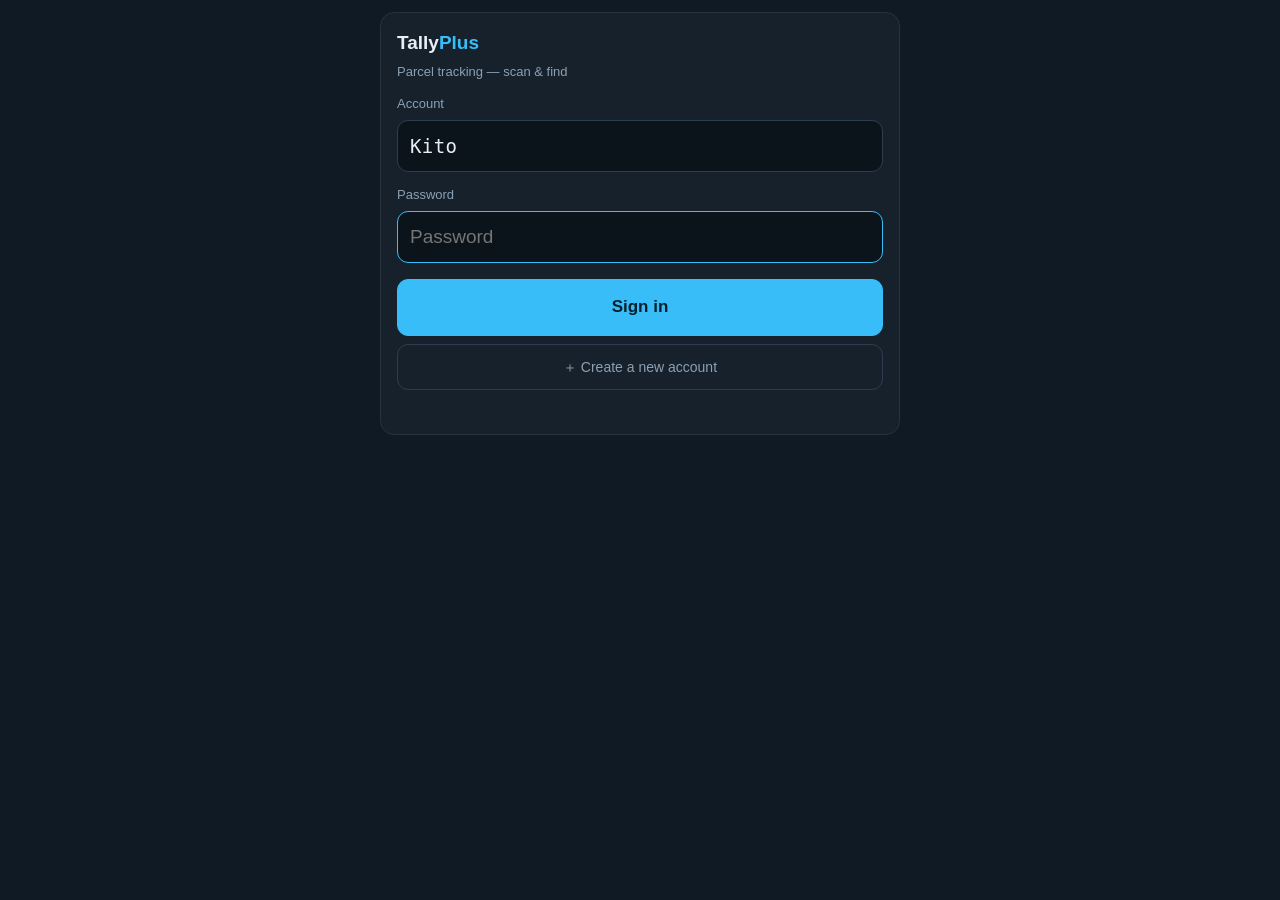
==== tallyplus/index.html @ c98b840b "feat(tallyplus): уровни и XP, аккаунты с паролем Tally, общий борд с авторством и правами, лидерборд" ====
<!DOCTYPE html>
<html lang="en">
<head>
<meta charset="utf-8">
<meta name="viewport" content="width=device-width,initial-scale=1">
<meta name="theme-color" content="#0f1a24">
<meta name="robots" content="noindex,nofollow">
<title>TallyPlus</title>
<!--
  TallyPlus — parcel tracking for warehouse work.
  Single file, no libraries, ES5 only: runs on a PDA scanner and feature phones.

  Shared board: every parcel records who added it. Owners edit/delete their own;
  the admin account (Kito) can edit everyone's. XP + levels + leaderboard.
  Storage: Firebase RTDB REST, node tallyplus/*.
-->
<style>
  *{box-sizing:border-box;-webkit-tap-highlight-color:transparent}
  html,body{margin:0;padding:0}
  body{
    background:#0f1a24;color:#e8eef4;padding:12px 12px 96px;
    font:16px/1.45 -apple-system,BlinkMacSystemFont,"Segoe UI",Roboto,Arial,sans-serif
  }
  .hidden{display:none !important}
  h1{font-size:19px;margin:0;font-weight:700}
  h1 span{color:#38bdf8}
  .card{background:#16212c;border:1px solid #24333f;border-radius:14px;padding:16px;max-width:520px;margin:0 auto}
  label{display:block;font-size:13px;color:#8ba0b3;margin:14px 0 6px}
  input[type=password],input[type=text]{
    width:100%;padding:14px 12px;font-size:19px;border-radius:11px;
    border:1px solid #2d3d4d;background:#0c141b;color:#e8eef4;outline:none
  }
  input:focus{border-color:#38bdf8}
  button{font:inherit;cursor:pointer;border-radius:11px;border:1px solid #2d3d4d;background:#22303c;color:#e8eef4}
  .big{width:100%;padding:15px;font-size:17px;font-weight:600;background:#38bdf8;border-color:#38bdf8;color:#07202d;margin-top:16px}
  .big:active{background:#25a7de}
  .big[disabled]{opacity:.5}
  .ghostbtn{width:100%;padding:12px;font-size:14px;background:none;color:#8ba0b3;margin-top:8px}
  .err{color:#ff8a80;font-size:14px;margin-top:10px;min-height:18px}
  .mono{font-family:ui-monospace,SFMono-Regular,Menlo,Consolas,monospace;letter-spacing:.02em}
  /* ---------- app shell ---------- */
  .wrap{max-width:640px;margin:0 auto}
  .top{display:flex;align-items:flex-start;justify-content:space-between;gap:10px;margin-bottom:10px}
  .who{display:flex;align-items:center;gap:8px}
  .lvl{
    flex:none;width:42px;height:42px;border-radius:11px;background:#16212c;border:1px solid #2b3d4b;
    display:flex;flex-direction:column;align-items:center;justify-content:center;line-height:1.05
  }
  .lvl b{font-size:15px;color:#38bdf8}
  .lvl i{font-size:9px;color:#6b8296;font-style:normal;letter-spacing:.06em}
  .who .nm{font-size:15px;font-weight:600}
  .who .xp{font-size:11px;color:#6b8296}
  .xpbar{height:4px;background:#1b2836;border-radius:3px;margin-top:4px;overflow:hidden;width:120px}
  .xpbar i{display:block;height:100%;background:#38bdf8;width:0}
  .topr{display:flex;gap:6px;align-items:center}
  .topr button{padding:8px 10px;font-size:13px;background:#16212c}
  /* ---------- search ---------- */
  .searchbox{position:relative;margin:0 0 8px}
  .searchbox input{padding-left:38px}
  .searchbox .ic{position:absolute;left:12px;top:50%;transform:translateY(-50%);color:#5f7488;font-size:16px}
  .searchbox .clr{position:absolute;right:6px;top:50%;transform:translateY(-50%);background:none;border:0;color:#7f93a6;font-size:20px;padding:6px 10px}
  .hintbar{font-size:12px;color:#7f93a6;margin:0 0 10px;display:flex;gap:12px;flex-wrap:wrap}
  .hintbar b{color:#ffb74d}
  .stats{font-size:12px;color:#6b8296;margin:0 0 10px}
  /* ---------- rows ---------- */
  .row{background:#16212c;border:1px solid #24333f;border-left-width:5px;border-radius:12px;padding:11px 12px;margin-bottom:9px}
  .row.fresh{border-left-color:#22c55e}
  .row.old{border-left-color:#ef4444}
  .row .l1{display:flex;align-items:baseline;justify-content:space-between;gap:8px}
  .row .sku{font-family:ui-monospace,SFMono-Regular,Menlo,Consolas,monospace;font-size:16px;font-weight:700;letter-spacing:.01em;word-break:break-all}
  .row .warn{color:#ef4444;font-weight:700;font-size:16px;flex:none}
  .row .l2{display:flex;align-items:center;justify-content:space-between;gap:8px;margin-top:5px}
  .row .loc{font-size:14px;color:#9fb4c7;word-break:break-all}
  .row .loc b{color:#dbe7f1;font-weight:600}
  .row .qty{flex:none;background:#0f1a24;border:1px solid #2d3d4d;border-radius:8px;padding:3px 9px;font-size:14px;font-weight:700;color:#38bdf8}
  .row .l3{display:flex;align-items:center;justify-content:space-between;gap:8px;margin-top:8px;font-size:12px;color:#6b8296}
  .row .by{color:#93a6b8}
  .row .by b{color:#cddbe7;font-weight:600}
  .row .acts{display:flex;gap:6px;flex:none}
  .row .acts button{padding:5px 9px;font-size:12px}
  .row .acts .check{color:#6ee7a8;border-color:#254b39;background:#13251d}
  .row .acts .check.locked{color:#4a5a68;border-color:#26343f;background:#131c24}
  .row .acts .edit{color:#8fd2ff;border-color:#25455b;background:#132430}
  .row .acts .del{color:#ff9d95;border-color:#4a2b2b;background:#241a1a}
  .row.flash{animation:flash .9s ease-out 2}
  @keyframes flash{0%{background:#1d3a2b}100%{background:#16212c}}
  .empty{text-align:center;color:#7f93a6;padding:34px 14px;font-size:15px;line-height:1.6}
  .empty b{color:#9fb4c7}
  /* ---------- leaderboard ---------- */
  .lbrow{display:flex;align-items:center;gap:10px;padding:10px 12px;background:#16212c;border:1px solid #24333f;border-radius:11px;margin-bottom:7px}
  .lbrow.me{border-color:#2f6f8f;background:#132430}
  .lbrank{flex:none;width:26px;text-align:center;font-size:14px;font-weight:700;color:#6b8296}
  .lbrow:nth-child(1) .lbrank{color:#ffd54f}
  .lbname{flex:1;font-size:15px;font-weight:600;word-break:break-all}
  .lbname small{display:block;font-weight:400;font-size:11px;color:#6b8296}
  .lbval{flex:none;text-align:right;font-size:15px;font-weight:700;color:#38bdf8}
  .lbval small{display:block;font-weight:400;font-size:11px;color:#6b8296}
  /* ---------- bottom ---------- */
  .bottom{position:fixed;left:0;right:0;bottom:0;padding:10px 12px;background:linear-gradient(to top,#0f1a24 70%,rgba(15,26,36,0));z-index:20}
  .bottom .inner{max-width:640px;margin:0 auto;display:flex;gap:8px}
  .bottom button{flex:1;padding:15px;font-size:17px;font-weight:700}
  .bottom .create{background:#22c55e;border-color:#22c55e;color:#04150b}
  .bottom .create:active{background:#1aa84e}
  .bottom .scan{background:#38bdf8;border-color:#38bdf8;color:#07202d;flex:0 0 auto;padding:15px 18px;font-size:19px}
  /* ---------- modal ---------- */
  .modal{position:fixed;top:0;left:0;right:0;bottom:0;background:rgba(4,10,16,.86);z-index:50;display:flex;align-items:center;justify-content:center;padding:14px;overflow:auto}
  .sheet{background:#16212c;border:1px solid #2b3d4b;border-radius:16px;padding:16px;width:100%;max-width:460px;margin:auto}
  .sheet h2{font-size:17px;margin:0 0 4px}
  .sheet .sub{font-size:13px;color:#8ba0b3;margin:0 0 4px}
  .sheet .row2{display:flex;gap:8px;margin-top:16px}
  .sheet .row2 button{flex:1;padding:13px;font-size:15px}
  .sheet .row2 .ghost{background:none;color:#9fb4c7}
  .sheet .row2 .go{background:#38bdf8;border-color:#38bdf8;color:#07202d;font-weight:700}
  .sheet .row2 .go[disabled]{opacity:.5}
  .sheet .row2 .del{background:#241a1a;border-color:#4a2b2b;color:#ff9d95}
  .kv{display:flex;justify-content:space-between;gap:10px;font-size:14px;padding:7px 0;border-bottom:1px solid #22303c}
  .kv:last-child{border-bottom:0}
  .kv span:first-child{color:#8ba0b3}
  .kv span:last-child{font-weight:600;word-break:break-all;text-align:right}
  .tabs{display:flex;gap:6px;margin:10px 0 12px}
  .tabs button{flex:1;padding:9px 4px;font-size:14px;background:#16202a;color:#9fb4c7}
  .tabs button.on{background:#38bdf8;border-color:#38bdf8;color:#07202d;font-weight:700}
  /* ---------- location picker ---------- */
  .locbox{display:flex;align-items:center;gap:6px;margin:8px 0}
  .locbox input{text-align:center;font-size:22px;padding:12px 6px;letter-spacing:.06em}
  .locsep{font-size:22px;color:#5f7488}
  .abc{display:grid;grid-template-columns:repeat(7,1fr);gap:5px;margin-top:10px}
  .abc button{padding:12px 0;font-size:16px;font-weight:700;background:#132430;border-color:#25455b;color:#8fd2ff}
  .abc button.on{background:#38bdf8;border-color:#38bdf8;color:#07202d}
  .abc button.none{background:#241a1a;border-color:#4a2b2b;color:#ff9d95}
  .locprev{font-size:20px;font-weight:700;text-align:center;color:#38bdf8;margin:6px 0 0;letter-spacing:.04em}
  .locprev small{display:block;font-size:11px;color:#6b8296;letter-spacing:0;font-weight:400}
  /* ---------- toast ---------- */
  .toast{position:fixed;left:50%;bottom:96px;transform:translateX(-50%);max-width:calc(100% - 24px);background:#22303c;border:1px solid #33475b;color:#e8eef4;padding:11px 15px;border-radius:11px;font-size:14px;z-index:90;box-shadow:0 6px 22px rgba(0,0,0,.45);text-align:center}
  .toast.bad{background:#2a1c1c;border-color:#5a3333;color:#ffc9c4}
  .toast.good{background:#13251d;border-color:#2c5c42;color:#b8f5d0}
</style>
</head>
<body>

<!-- ---------- boot ---------- -->
<div id="boot" class="card">Connecting…</div>

<!-- ---------- login ---------- -->
<div id="login" class="card hidden">
  <h1>Tally<span>Plus</span></h1>
  <p style="color:#8ba0b3;font-size:13px;margin:6px 0 0">Parcel tracking — scan &amp; find</p>

  <label>Account</label>
  <input id="lg-user" type="text" value="Kito" placeholder="Kito" class="mono" autocomplete="username">

  <label>Password</label>
  <input id="lg-pass" type="password" placeholder="Password" autocomplete="current-password">

  <button id="lg-go" class="big">Sign in</button>
  <button id="lg-new" class="ghostbtn">＋ Create a new account</button>
  <div id="lg-err" class="err"></div>
</div>

<!-- ---------- create account ---------- -->
<div id="newacc" class="card hidden">
  <h1>New <span>account</span></h1>
  <p style="color:#8ba0b3;font-size:13px;margin:6px 0 0">Needs the shared Tally password</p>

  <label>Name</label>
  <input id="na-name" type="text" placeholder="Maxym" autocomplete="off">

  <label>Password for this account</label>
  <input id="na-pass" type="password" placeholder="Any password" autocomplete="new-password">

  <label>Tally password (required)</label>
  <input id="na-master" type="password" placeholder="Tally" autocomplete="off">

  <button id="na-go" class="big">Create account</button>
  <button id="na-back" class="ghostbtn">← Back to sign in</button>
  <div id="na-err" class="err"></div>
</div>

<!-- ---------- app ---------- -->
<div id="app" class="hidden">
  <div class="wrap">
    <div class="top">
      <div class="who">
        <div class="lvl"><b id="me-lvl">1</b><i>LVL</i></div>
        <div>
          <div class="nm" id="me-name">Kito</div>
          <div class="xp" id="me-xp">0 XP</div>
          <div class="xpbar"><i id="me-bar"></i></div>
        </div>
      </div>
      <div class="topr">
        <button id="btn-lb" type="button" title="Leaderboard">🏆</button>
        <button id="logout" type="button" title="Sign out">⎋</button>
      </div>
    </div>

    <div class="searchbox">
      <span class="ic">🔍</span>
      <input id="q" type="text" class="mono" placeholder="Search SKU, location or who added" autocomplete="off">
      <button class="clr hidden" id="q-clr" type="button">✕</button>
    </div>

    <div class="hintbar">
      <span><b>!</b> — older than 5 days</span>
      <span style="color:#22c55e">green — recent</span>
      <span>✔ after 4 days</span>
    </div>
    <div class="stats" id="stats"></div>

    <div id="list"></div>
    <div id="empty" class="empty hidden">
      <b>No parcels yet</b><br>
      Scan one with the PDA or press <b>Create</b> below.
    </div>
    <div id="noresult" class="empty hidden">
      <b>Nothing found</b><br>
      Try the beginning, the end, or a few digits in the middle.
    </div>
  </div>

  <div class="bottom">
    <div class="inner">
      <button class="scan" id="btn-scan" type="button" title="Scan a parcel">⛶</button>
      <button class="create" id="btn-create" type="button">Create</button>
    </div>
  </div>
</div>

<script>
(function () {
  'use strict';

  /* ==================== config ==================== */
  var DB = 'https://messenger-2e22b-default-rtdb.firebaseio.com';
  var ROOT = 'tallyplus';
  var SESS = 'tp_sess';
  var SESS_USER = 'tp_user';

  var OLD_DAYS = 5;              // старше — красный и «!»
  var CHECK_AFTER_DAYS = 4;      // галочка доступна с 4-го дня
  var DAY = 24 * 60 * 60 * 1000;
  var XP_ADD = 10;               // опыт за добавление
  var XP_CHECK = 5;              // опыт за отметку «проверено»
  var ADMIN = 'kito';
  var ABC = 'ABCDEFGHIJKLM';     // буквы локации: A..M

  /* пароль на создание аккаунта; хранится только хеш */
  var MASTER_SALT = 'tp-master';
  var MASTER_HASH = '47ec4a56de11bb523276a05c913a67b4c45de5cb23de7e399242a5056ced9020'; // Tally2026

  /* стартовый аккаунт админа; пароль 0506 */
  var SEED = {
    login: 'Kito', salt: 'tp7f3a91',
    hash: '431452be51ff412a349a30576173cc936cb402f125f86ee13dcd67afa20bcb77'
  };

  var $ = function (id) { return document.getElementById(id); };
  var esc = function (s) {
    return String(s == null ? '' : s)
      .replace(/&/g, '&amp;').replace(/</g, '&lt;').replace(/>/g, '&gt;')
      .replace(/"/g, '&quot;').replace(/'/g, '&#39;');
  };

  /* ==================== sha-256 (ES5) ==================== */
  function sha256(ascii) {
    function rr(v, a) { return (v >>> a) | (v << (32 - a)); }
    var i, j, pw = Math.pow, maxWord = pw(2, 32), result = '', words = [];
    var bitLen = ascii.length * 8;
    var hash = sha256.h = sha256.h || [];
    var k = sha256.k = sha256.k || [];
    var pc = k.length, isComp = {};
    if (!pc) {
      for (var c = 2; pc < 64; c++) {
        if (!isComp[c]) {
          for (i = 0; i < 313; i += c) isComp[i] = c;
          hash[pc] = (pw(c, 0.5) * maxWord) | 0;
          k[pc++] = (pw(c, 1 / 3) * maxWord) | 0;
        }
      }
    }
    ascii += '\x80';
    while (ascii.length % 64 - 56) ascii += '\x00';
    for (i = 0; i < ascii.length; i++) {
      j = ascii.charCodeAt(i);
      words[i >> 2] |= (j & 255) << ((3 - i) % 4) * 8;
    }
    words[words.length] = (bitLen / maxWord) | 0;
    words[words.length] = bitLen;
    for (j = 0; j < words.length;) {
      var w = words.slice(j, j += 16);
      var old = hash;
      hash = hash.slice(0, 8);
      for (i = 0; i < 64; i++) {
        var w15 = w[i - 15], w2 = w[i - 2];
        var a = hash[0], e = hash[4];
        var t1 = hash[7] + (rr(e, 6) ^ rr(e, 11) ^ rr(e, 25)) +
                 ((e & hash[5]) ^ ((~e) & hash[6])) + k[i] +
                 (w[i] = (i < 16) ? w[i] : (
                   w[i - 16] + (rr(w15, 7) ^ rr(w15, 18) ^ (w15 >>> 3)) + w[i - 7] +
                   (rr(w2, 17) ^ rr(w2, 19) ^ (w2 >>> 10))
                 ) | 0);
        var t2 = (rr(a, 2) ^ rr(a, 13) ^ rr(a, 22)) + ((a & hash[1]) ^ (a & hash[2]) ^ (hash[1] & hash[2]));
        hash = [(t1 + t2) | 0].concat(hash);
        hash[4] = (hash[4] + t1) | 0;
      }
      for (i = 0; i < 8; i++) hash[i] = (hash[i] + old[i]) | 0;
    }
    for (i = 0; i < 8; i++) {
      for (j = 3; j + 1; j--) {
        var b = (hash[i] >> (j * 8)) & 255;
        result += (b < 16 ? '0' : '') + b.toString(16);
      }
    }
    return result;
  }
  function sha(str) {
    try { return sha256(unescape(encodeURIComponent(String(str)))); }
    catch (e) { return sha256(String(str)); }
  }

  /* ==================== network ==================== */
  function xhr(method, path, body, cb) {
    var x = new XMLHttpRequest();
    try { x.open(method, DB + '/' + path + '.json', true); } catch (e) { return cb(e); }
    x.setRequestHeader('Content-Type', 'application/json');
    x.onreadystatechange = function () {
      if (x.readyState !== 4) return;
      if (x.status >= 200 && x.status < 300) {
        var d = null;
        try { d = x.responseText ? JSON.parse(x.responseText) : null; } catch (e) {}
        cb(null, d);
      } else if (x.status === 0) {
        cb(new Error('no connection'));
      } else {
        cb(new Error('server ' + x.status));
      }
    };
    x.onerror = function () { cb(new Error('no connection')); };
    try { x.send(body === undefined ? null : JSON.stringify(body)); } catch (e) { cb(e); }
  }

  /* ==================== state ==================== */
  var state = {
    items: {}, users: {}, q: '', busy: false,
    me: null, meLogin: '', view: 'list', lbTab: 'day', ready: false
  };

  function isAdmin() { return String(state.meLogin || '').toLowerCase() === ADMIN; }
  function ownerOf(it) { return String(it && it.by || '').toLowerCase(); }
  function canEdit(it) { return isAdmin() || ownerOf(it) === String(state.meLogin || '').toLowerCase(); }

  /* ==================== accounts / XP ==================== */
  function xpNeed(level) { return 50 * (level - 1) * (level - 1); }   // L2=50, L3=200, L4=450…
  function levelOf(xp) {
    var L = 1;
    while (xpNeed(L + 1) <= (xp || 0) && L < 99) L++;
    return L;
  }
  function levelProgress(xp) {
    var L = levelOf(xp || 0);
    var from = xpNeed(L), to = xpNeed(L + 1);
    var pct = to > from ? Math.round(((xp || 0) - from) / (to - from) * 100) : 0;
    return { level: L, pct: Math.max(0, Math.min(100, pct)), next: to, cur: xp || 0 };
  }

  /* разбор метки времени: число, ISO-строка или Firebase Timestamp */
  function parseDay(v) {
    if (!v) return 0;
    if (typeof v === 'number') return v;
    if (typeof v === 'object' && v.t) v = v.t;
    var t = Date.parse(v);
    return isNaN(t) ? 0 : t;
  }

  function loadAll(cb) {
    xhr('GET', ROOT, undefined, function (err, data) {
      if (err) { if (cb) cb(err); return; }
      var d = data && typeof data === 'object' ? data : {};
      state.items = d.items && typeof d.items === 'object' ? d.items : {};
      state.users = d.users && typeof d.users === 'object' ? d.users : {};
      if (!state.users[SEED.login.toLowerCase()] && !Object.keys(state.users).length) {
        /* первый запуск: создаём админа Kito */
        state.users[SEED.login.toLowerCase()] = {
          login: SEED.login, salt: SEED.salt, hash: SEED.hash,
          xp: 0, created: new Date().getTime(), admin: true
        };
        xhr('PUT', ROOT + '/users/' + SEED.login.toLowerCase(), state.users[SEED.login.toLowerCase()], function () {});
      }
      state.ready = true;
      render();
      if (cb) cb(null, d);
    });
  }

  function saveUser(user, cb) {
    xhr('PUT', ROOT + '/users/' + String(user.login).toLowerCase(), user, function (err) {
      if (err) return cb && cb(err);
      state.users[String(user.login).toLowerCase()] = user;
      cb && cb(null, user);
    });
  }

  /* XP пишем прямо в узел пользователя (без гонок с полной перезаписью) */
  function addXp(login, amount, cb) {
    var key = String(login || '').toLowerCase();
    var cur = Number((state.users[key] || {}).xp) || 0;
    var next = cur + amount;
    xhr('PATCH', ROOT + '/users/' + key, { xp: next, login: (state.users[key] || {}).login || login }, function (err) {
      if (!err) {
        state.users[key] = Object.assign({}, state.users[key] || { login: login }, { xp: next });
      }
      cb && cb(err, next);
    });
  }

  function findUser(login) {
    var key = String(login || '').toLowerCase();
    return state.users[key] || null;
  }

  /* ==================== employees (who added) ==================== */
  /* имя автора берём из item.by; статистику считаем по items */
  function statsFor(login) {
    var key = String(login || '').toLowerCase();
    var now = new Date().getTime();
    var day = 0, week = 0, all = 0, qtyAll = 0;
    Object.keys(state.items).forEach(function (id) {
      var it = state.items[id];
      if (!it || ownerOf(it) !== key) return;
      var t = Number(it.added) || 0;
      all += 1;
      qtyAll += Number(it.qty) || 0;
      if (now - t <= DAY) day += 1;
      if (now - t <= 7 * DAY) week += 1;
    });
    return { day: day, week: week, all: all, qty: qtyAll };
  }

  /* все участники: пользователи + те, кто фигурирует в посылках */
  function allLogins() {
    var set = {};
    Object.keys(state.users).forEach(function (k) { if (state.users[k] && state.users[k].login) set[String(state.users[k].login).toLowerCase()] = state.users[k].login; });
    Object.keys(state.items).forEach(function (id) {
      var it = state.items[id];
      if (it && it.by) set[String(it.by).toLowerCase()] = it.by;
    });
    var out = [];
    Object.keys(set).forEach(function (k) { out.push({ key: k, login: set[k], xp: Number((state.users[k] || {}).xp) || 0 }); });
    return out;
  }

  /* ==================== items ==================== */
  function listPath() { return ROOT + '/items'; }
  function itemPath(id) { return ROOT + '/items/' + id; }

  function saveItem(rec, cb) {
    var id = rec.id || ('p' + (new Date().getTime()).toString(36) + Math.random().toString(36).slice(2, 6));
    var out = {
      id: id, sku: rec.sku, loc: rec.loc, qty: rec.qty,
      by: rec.by || (state.me && state.me.login) || state.meLogin,
      byLogin: String(rec.by || state.meLogin).toLowerCase(),
      added: rec.added || new Date().getTime(),
      checked: rec.checked || 0,
      updated: new Date().getTime()
    };
    xhr('PUT', itemPath(id), out, function (err) {
      if (err) return cb(err);
      state.items[id] = out;
      cb(null, out);
    });
  }

  function removeItem(id, cb) {
    xhr('DELETE', itemPath(id), undefined, function (err) {
      if (!err) delete state.items[id];
      cb(err);
    });
  }

  /* ==================== helpers ==================== */
  function toast(msg, kind) {
    var el = document.createElement('div');
    el.className = 'toast' + (kind ? ' ' + kind : '');
    el.innerHTML = msg;
    document.body.appendChild(el);
    setTimeout(function () { if (el.parentNode) el.parentNode.removeChild(el); }, kind === 'bad' ? 3400 : 2300);
  }
  function pad(n) { return n < 10 ? '0' + n : '' + n; }
  function dayStr(ts) {
    var d = new Date(ts || 0);
    return pad(d.getDate()) + '.' + pad(d.getMonth() + 1) + '.' + d.getFullYear();
  }
  function dateStr(ts) {
    var d = new Date(ts || 0);
    return dayStr(ts) + ' ' + pad(d.getHours()) + ':' + pad(d.getMinutes());
  }
  function daysAgo(ts) {
    return Math.floor((new Date().getTime() - (ts || 0)) / DAY);
  }
  function ageTs(it) { return Math.max(Number(it.checked) || 0, Number(it.added) || 0); }
  function isOld(it) { return daysAgo(ageTs(it)) >= OLD_DAYS; }
  function canCheck(it) { return daysAgo(ageTs(it)) >= CHECK_AFTER_DAYS; }
  function daysLeft(it) {
    var left = CHECK_AFTER_DAYS - daysAgo(ageTs(it));
    return left > 0 ? left : 0;
  }

  function norm(s) {
    var v = String(s == null ? '' : s).toUpperCase();
    try { v = v.replace(/[^A-Z0-9А-ЯЁ]/g, ''); }
    catch (e) { v = v.replace(/[^A-Z0-9]/g, ''); }
    return v;
  }

  function matchItem(it, query) {
    var q = norm(query);
    if (!q) return true;
    var sku = norm(it.sku);
    var loc = norm(it.loc);
    var who = norm(it.by);
    if (sku.indexOf(q) >= 0 || loc.indexOf(q) >= 0 || who.indexOf(q) >= 0) return true;
    var parts = String(query).toUpperCase().split(/[\s,;]+/);
    var ok = true, any = false;
    for (var i = 0; i < parts.length; i++) {
      var p = norm(parts[i]);
      if (!p) continue;
      any = true;
      if (sku.indexOf(p) < 0 && loc.indexOf(p) < 0 && who.indexOf(p) < 0) { ok = false; break; }
    }
    return any && ok;
  }

  /* ==================== location picker ==================== */
  /* Формат: <4 цифры 9001..9097>-<3 цифры 001..108><A..M>   напр. 9025-042C */
  var loc = { zone: '', num: '', letter: '' };

  function locValue() {
    var z = String(loc.zone || '').replace(/\D/g, '').slice(0, 4);
    var n = String(loc.num || '').replace(/\D/g, '').slice(0, 3);
    if (!zoneOk(z) || !numOk(n)) return '';      // неполная или неверная — значения нет
    return z + '-' + n + (loc.letter || '');
  }
  function zoneOk(z) {
    var n = Number(z);
    return z.length === 4 && n >= 9001 && n <= 9097;
  }
  function numOk(n) {
    var v = Number(n);
    return n.length === 3 && v >= 1 && v <= 108;
  }

  function locPicker(initialValue, onChange) {
    /* разбираем готовое значение, если открываем «редактировать» */
    var m = /^(\d{4})-(\d{3})([A-M])?$/.exec(String(initialValue || '').trim().toUpperCase());
    loc = { zone: '', num: '', letter: '' };
    if (m) { loc.zone = m[1]; loc.num = m[2]; loc.letter = m[3] || ''; }

    var box = document.createElement('div');

    var row = document.createElement('div');
    row.className = 'locbox';
    var iZone = document.createElement('input');
    iZone.type = 'text'; iZone.id = 'loc-zone'; iZone.className = 'mono';
    iZone.setAttribute('inputmode', 'numeric'); iZone.maxLength = 4;
    iZone.value = loc.zone || '90';
    iZone.placeholder = '90**';
    var sep1 = document.createElement('span'); sep1.className = 'locsep'; sep1.textContent = '-';
    var iNum = document.createElement('input');
    iNum.type = 'text'; iNum.id = 'loc-num'; iNum.className = 'mono';
    iNum.setAttribute('inputmode', 'numeric'); iNum.maxLength = 3;
    iNum.value = loc.num; iNum.placeholder = '001';
    row.appendChild(iZone); row.appendChild(sep1); row.appendChild(iNum);
    box.appendChild(row);

    var abc = document.createElement('div');
    abc.className = 'abc';
    box.appendChild(abc);

    var prev = document.createElement('div');
    prev.className = 'locprev';
    prev.id = 'loc-prev';
    box.appendChild(prev);

    function paint() {
      var v = locValue();
      var z = String(loc.zone || '');
      var n = String(loc.num || '');
      var bad = '';
      if (z.length === 4 && !zoneOk(z)) bad = 'zone must be 9001–9097';
      else if (n.length === 3 && !numOk(n)) bad = 'number must be 001–108';
      else if (!zoneOk(z)) bad = 'zone 9001–9097';
      else if (!numOk(n)) bad = 'number 001–108';
      else if (!loc.letter) bad = 'pick a letter A–M (or —)';
      prev.innerHTML = v
        ? esc(v) + '<small>location</small>'
        : '<span style="color:#ff8a80">' + esc(bad) + '</span><small>' + esc(z || '90**') + ' — ' + esc(n || '***') + '</small>';
      if (onChange) onChange(v);
      /* буквы показываем только когда есть полный номер */
      abc.innerHTML = '';
      if (!numOk(String(loc.num || ''))) return;
      ABC.split('').forEach(function (ch) {
        var b = document.createElement('button');
        b.type = 'button';
        b.textContent = ch;
        if (loc.letter === ch) b.className = 'on';
        b.addEventListener('click', function () {
          loc.letter = loc.letter === ch ? '' : ch;
          paint();
        });
        abc.appendChild(b);
      });
      var nb = document.createElement('button');
      nb.type = 'button';
      nb.textContent = '—';
      nb.className = 'none' + (loc.letter === '' ? '' : '');
      nb.title = 'No letter';
      nb.addEventListener('click', function () { loc.letter = ''; paint(); });
      abc.appendChild(nb);
    }

    /* зона: 4 цифры, дальше прыжок на номер */
    iZone.addEventListener('input', function () {
      var v = iZone.value.replace(/\D/g, '').slice(0, 4);
      iZone.value = v;
      loc.zone = v;
      /* 4 цифры, но вне 9001–9097 — сразу подсвечиваем */
      iZone.style.borderColor = (v.length === 4 && !zoneOk(v)) ? '#ef4444' : '';
      if (zoneOk(v)) {
        iZone.style.borderColor = '';
        try { iNum.focus(); } catch (e) {}
      }
      paint();
    });
    /* номер: 3 цифры, дальше показываем буквы и фокусируем первую */
    iNum.addEventListener('input', function () {
      var v = iNum.value.replace(/\D/g, '').slice(0, 3);
      iNum.value = v;
      loc.num = v;
      iNum.style.borderColor = (v.length === 3 && !numOk(v)) ? '#ef4444' : '';
      paint();
      if (numOk(v)) {
        var first = abc.querySelector('button');
        if (first) { try { first.focus(); } catch (e) {} }
      }
    });
    /* Enter в любом поле — подтвердить */
    var onEnter = function (e) {
      if (e.keyCode !== 13 || !modalEl) return;
      e.preventDefault();
      var btn = modalEl.querySelector('.row2 .go');
      if (btn && !btn.disabled) btn.click();
    };
    iZone.addEventListener('keydown', onEnter);
    iNum.addEventListener('keydown', onEnter);

    paint();
    return box;
  }

  /* ==================== render ==================== */
  function visibleItems() {
    var out = [];
    Object.keys(state.items).forEach(function (id) {
      var it = state.items[id];
      if (!it || typeof it !== 'object' || !it.sku) return;
      if (!matchItem(it, state.q)) return;
      out.push(it);
    });
    out.sort(function (a, b) {
      var ao = isOld(a) ? 0 : 1, bo = isOld(b) ? 0 : 1;
      if (ao !== bo) return ao - bo;
      return (ageTs(b) || 0) - (ageTs(a) || 0);
    });
    return out;
  }

  function renderMe() {
    var u = findUser(state.meLogin) || { xp: 0 };
    var p = levelProgress(Number(u.xp) || 0);
    $('me-lvl').textContent = String(p.level);
    $('me-name').textContent = (state.me && state.me.login) || state.meLogin || '—';
    $('me-xp').textContent = p.cur + ' XP' + (isAdmin() ? ' · admin' : '') + ' · next ' + p.next;
    $('me-bar').style.width = p.pct + '%';
  }

  function render() {
    if (state.view === 'lb') return renderLeaderboard();
    var list = $('list');
    var items = visibleItems();
    var all = Object.keys(state.items).length;
    var oldCount = 0, totalQty = 0;
    Object.keys(state.items).forEach(function (id) {
      var it = state.items[id];
      if (!it || !it.sku) return;
      if (isOld(it)) oldCount++;
      totalQty += Number(it.qty) || 0;
    });

    renderMe();
    $('empty').className = all ? 'empty hidden' : 'empty';
    $('noresult').className = (all && !items.length) ? 'empty' : 'empty hidden';

    $('stats').textContent = all
      ? (items.length === all
          ? all + ' parcels · ' + totalQty + ' items' + (oldCount ? ' · ' + oldCount + ' to re-check' : '')
          : items.length + ' of ' + all + ' shown')
      : '';

    list.innerHTML = '';
    items.forEach(function (it) {
      var old = isOld(it);
      var mine = canEdit(it);
      var row = document.createElement('div');
      row.className = 'row ' + (old ? 'old' : 'fresh');
      row.setAttribute('data-id', it.id);

      var l1 = document.createElement('div');
      l1.className = 'l1';
      var sku = document.createElement('span');
      sku.className = 'sku';
      sku.textContent = it.sku;
      l1.appendChild(sku);
      if (old) {
        var w = document.createElement('span');
        w.className = 'warn';
        w.textContent = '!';
        w.title = 'Possibly outdated — please re-check';
        l1.appendChild(w);
      }

      var l2 = document.createElement('div');
      l2.className = 'l2';
      var lc = document.createElement('span');
      lc.className = 'loc';
      lc.innerHTML = '<b>' + esc(it.loc || '—') + '</b>';
      var qty = document.createElement('span');
      qty.className = 'qty';
      qty.textContent = '× ' + (Number(it.qty) || 0);
      l2.appendChild(lc);
      l2.appendChild(qty);

      var l3 = document.createElement('div');
      l3.className = 'l3';
      var when = document.createElement('span');
      when.innerHTML = '<span class="by">by <b>' + esc(it.by || '?') + '</b></span> · ' +
        (it.checked ? 'Updated ' + dayStr(it.checked) : 'Added ' + dateStr(it.added));
      var acts = document.createElement('div');
      acts.className = 'acts';

      if (mine) {
        var editable = canCheck(it);
        var chk = document.createElement('button');
        chk.type = 'button';
        chk.className = 'check' + (editable ? '' : ' locked');
        chk.textContent = '✔';
        chk.title = editable ? 'Still there — mark checked today' : 'Available in ' + daysLeft(it) + ' day(s)';
        chk.addEventListener('click', function (e) {
          e.stopPropagation();
          if (!canCheck(it)) return toast('Check unlocks in ' + daysLeft(it) + ' day(s)', 'bad');
          checkItem(it);
        });
        var edit = document.createElement('button');
        edit.type = 'button';
        edit.className = 'edit';
        edit.textContent = 'Edit';
        edit.addEventListener('click', function (e) { e.stopPropagation(); editItem(it); });
        var del = document.createElement('button');
        del.type = 'button';
        del.className = 'del';
        del.textContent = '✕';
        del.addEventListener('click', function (e) { e.stopPropagation(); askDelete(it); });
        acts.appendChild(chk);
        acts.appendChild(edit);
        acts.appendChild(del);
      } else {
        var lock = document.createElement('span');
        lock.style.cssText = 'font-size:11px;color:#5f7488';
        lock.textContent = 'read-only';
        acts.appendChild(lock);
      }

      l3.appendChild(when);
      l3.appendChild(acts);

      row.appendChild(l1);
      row.appendChild(l2);
      row.appendChild(l3);
      row.addEventListener('click', function () { openDetails(it); });
      list.appendChild(row);
    });
  }

  function renderLeaderboard() {
    renderMe();
    var tabs = document.createElement('div');
    var box = $('list');
    box.innerHTML = '';
    $('empty').className = 'empty hidden';
    $('noresult').className = 'empty hidden';

    var head = document.createElement('div');
    head.className = 'tabs';
    [['day', 'Today'], ['week', 'Week'], ['all', 'All time'], ['lvl', 'Level']].forEach(function (t) {
      var b = document.createElement('button');
      b.type = 'button';
      b.textContent = t[1];
      if (state.lbTab === t[0]) b.className = 'on';
      b.addEventListener('click', function () { state.lbTab = t[0]; renderLeaderboard(); });
      head.appendChild(b);
    });
    box.appendChild(head);
    $('stats').textContent = 'Leaderboard — ' + (state.lbTab === 'lvl' ? 'by level' : 'parcels added');

    var rows = allLogins().map(function (u) {
      var st = statsFor(u.login);
      return { login: u.login, xp: u.xp, st: st };
    });

    rows.sort(function (a, b) {
      if (state.lbTab === 'lvl') {
        if (b.xp !== a.xp) return b.xp - a.xp;
      } else if (state.lbTab === 'day') {
        if (b.st.day !== a.st.day) return b.st.day - a.st.day;
      } else if (state.lbTab === 'week') {
        if (b.st.week !== a.st.week) return b.st.week - a.st.week;
      } else {
        if (b.st.all !== a.st.all) return b.st.all - a.st.all;
      }
      return b.xp - a.xp;
    });

    rows.forEach(function (r, i) {
      var el = document.createElement('div');
      el.className = 'lbrow' + (String(r.login).toLowerCase() === String(state.meLogin).toLowerCase() ? ' me' : '');
      var rank = document.createElement('div');
      rank.className = 'lbrank';
      rank.textContent = (i + 1);
      var nm = document.createElement('div');
      nm.className = 'lbname';
      var p = levelProgress(r.xp);
      nm.innerHTML = esc(r.login) + '<small>LVL ' + p.level + ' · ' + r.xp + ' XP</small>';
      var val = document.createElement('div');
      val.className = 'lbval';
      var v = state.lbTab === 'day' ? r.st.day : state.lbTab === 'week' ? r.st.week : state.lbTab === 'all' ? r.st.all : p.level;
      var lbl = state.lbTab === 'lvl' ? 'level' : 'parcels';
      val.innerHTML = v + '<small>' + lbl + '</small>';
      el.appendChild(rank);
      el.appendChild(nm);
      el.appendChild(val);
      box.appendChild(el);
    });
    if (!rows.length) {
      box.innerHTML += '<div class="empty"><b>Nobody yet</b></div>';
    }
  }

  /* ==================== actions ==================== */
  function checkItem(it) {
    if (!canEdit(it)) return toast('You can only change your own parcels', 'bad');
    if (!canCheck(it)) return toast('Check unlocks in ' + daysLeft(it) + ' day(s)', 'bad');
    var now = new Date().getTime();
    saveItem({
      id: it.id, sku: it.sku, loc: it.loc, qty: it.qty, by: it.by,
      added: it.added, checked: now
    }, function (err, saved) {
      if (err) return toast('Could not save — check connection', 'bad');
      addXp(saved.by, XP_CHECK, function () {
        render();
        var row = document.querySelector('.row[data-id="' + it.id + '"]');
        if (row) row.className = 'row fresh flash';
        toast('Checked · +' + XP_CHECK + ' XP', 'good');
      });
    });
  }

  function editItem(it) {
    if (!canEdit(it)) return toast('You can only change your own parcels', 'bad');
    modal({
      title: 'Edit parcel',
      sub: it.sku + ' · by ' + (it.by || '?'),
      cancelText: 'Cancel',
      okText: 'Save',
      okClass: 'go',
      body: editBox(it, true),
      onOk: function (close) {
        var n = Math.round(Number($('tp-qty-val').textContent) || 0);
        if (n < 1) { toast('Quantity must be at least 1', 'bad'); return; }
        var newLoc = String($('ed-loc').value || '').trim().toUpperCase();
        if (!/^\d{4}-\d{3}[A-M]?$/.test(newLoc)) { toast('Location must look like 9025-042C', 'bad'); return; }
        saveItem({
          id: it.id, sku: it.sku, loc: newLoc, qty: n, by: it.by,
          added: it.added, checked: it.checked || 0
        }, function (err) {
          close();
          if (err) return toast('Could not save — check connection', 'bad');
          render();
          var row = document.querySelector('.row[data-id="' + it.id + '"]');
          if (row) row.className = 'row ' + (isOld(it) ? 'old' : 'fresh') + ' flash';
          toast('Saved', 'good');
        });
      }
    });
  }

  function askDelete(it) {
    if (!canEdit(it)) return toast('You can only delete your own parcels', 'bad');
    modal({
      title: 'Remove parcel?',
      sub: 'Added by ' + (it.by || '?'),
      lines: [['SKU', it.sku], ['Location', it.loc], ['Quantity', it.qty]],
      okText: 'Remove',
      okClass: 'del',
      onOk: function (close) {
        removeItem(it.id, function (err) {
          close();
          if (err) return toast('Could not remove', 'bad');
          render();
          toast('Removed');
        });
      }
    });
  }

  function openDetails(it) {
    var mine = canEdit(it);
    var lines = [
      ['SKU', it.sku],
      ['Location', it.loc || '—'],
      ['Quantity', it.qty],
      ['Added by', it.by || '?'],
      ['Added', dateStr(it.added)]
    ];
    if (it.checked) lines.push(['Last checked', dateStr(it.checked)]);
    lines.push(['Age', daysAgo(ageTs(it)) + ' days']);
    if (mine) {
      var ed = canCheck(it);
      if (!ed) lines.push(['Check', 'available in ' + daysLeft(it) + ' day(s)']);
    } else {
      lines.push(['Rights', 'only ' + (it.by || '?') + ' can change it']);
    }

    var box = document.createElement('div');
    box.style.cssText = 'display:flex;gap:8px;margin-top:14px';
    if (mine) {
      var bEdit = document.createElement('button');
      bEdit.type = 'button';
      bEdit.textContent = 'Edit';
      bEdit.style.cssText = 'flex:1;padding:12px;font-size:15px';
      bEdit.addEventListener('click', function () { closeModal(); editItem(it); });
      var bDel = document.createElement('button');
      bDel.type = 'button';
      bDel.textContent = 'Delete';
      bDel.style.cssText = 'flex:1;padding:12px;font-size:15px;background:#241a1a;border:1px solid #4a2b2b;color:#ff9d95;border-radius:11px';
      bDel.addEventListener('click', function () { closeModal(); askDelete(it); });
      box.appendChild(bEdit);
      box.appendChild(bDel);
    }

    var ed2 = mine && canCheck(it);
    modal({
      title: 'Parcel',
      lines: lines,
      body: mine ? box : null,
      okText: ed2 ? 'Mark checked' : '',
      cancelText: 'Close',
      onOk: ed2 ? function (close) { close(); checkItem(it); } : null
    });
  }

  /* ==================== modal ==================== */
  var modalEl = null;
  function closeModal() {
    if (modalEl && modalEl.parentNode) modalEl.parentNode.removeChild(modalEl);
    modalEl = null;
  }

  function modal(opt) {
    closeModal();
    var box = document.createElement('div');
    box.className = 'modal';
    var sheet = document.createElement('div');
    sheet.className = 'sheet';

    var h = document.createElement('h2');
    h.textContent = opt.title || '';
    sheet.appendChild(h);
    if (opt.sub) {
      var s = document.createElement('p');
      s.className = 'sub';
      s.textContent = opt.sub;
      sheet.appendChild(s);
    }
    if (opt.body) sheet.appendChild(opt.body);
    (opt.lines || []).forEach(function (kv) {
      var d = document.createElement('div');
      d.className = 'kv';
      var a = document.createElement('span');
      a.textContent = kv[0];
      var b = document.createElement('span');
      b.textContent = kv[1];
      d.appendChild(a);
      d.appendChild(b);
      sheet.appendChild(d);
    });

    var r2 = document.createElement('div');
    r2.className = 'row2';
    var cancel = document.createElement('button');
    cancel.type = 'button';
    cancel.className = 'ghost';
    cancel.textContent = opt.cancelText || 'Cancel';
    cancel.addEventListener('click', function () {
      closeModal();
      if (opt.onCancel) opt.onCancel();
    });
    r2.appendChild(cancel);

    if (opt.okText) {
      var ok = document.createElement('button');
      ok.type = 'button';
      ok.className = opt.okClass || 'go';
      ok.textContent = opt.okText;
      ok.addEventListener('click', function () {
        if (opt.onOk) opt.onOk(closeModal);
        else closeModal();
      });
      r2.appendChild(ok);
    }
    sheet.appendChild(r2);
    box.appendChild(sheet);
    document.body.appendChild(box);
    modalEl = box;
    return { close: closeModal };
  }

  /* ==================== quantity box ==================== */
  function qtyBox(start) {
    var box = document.createElement('div');
    var val = document.createElement('div');
    val.id = 'tp-qty-val';
    val.textContent = String(Math.max(1, Math.round(Number(start) || 1)));
    val.style.cssText = 'font-size:44px;font-weight:700;text-align:center;margin:10px 0 4px;color:#38bdf8';

    var typed = '', lastKey = 0;
    var setv = function (n) {
      if (n < 1) n = 1;
      if (n > 9999) n = 9999;
      val.textContent = String(n);
    };

    var row = document.createElement('div');
    row.style.cssText = 'display:flex;gap:8px';
    var minus = document.createElement('button');
    minus.type = 'button'; minus.textContent = '−';
    minus.style.cssText = 'flex:1;padding:14px;font-size:22px';
    minus.addEventListener('click', function () { typed = ''; setv((Number(val.textContent) || 1) - 1); });
    var plus = document.createElement('button');
    plus.type = 'button'; plus.textContent = '+';
    plus.style.cssText = 'flex:1;padding:14px;font-size:22px';
    plus.addEventListener('click', function () { typed = ''; setv((Number(val.textContent) || 1) + 1); });

    var onKey = function (e) {
      if (!modalEl) return;
      var k = e.keyCode, now = new Date().getTime();
      if (now - lastKey > 400) typed = '';
      lastKey = now;
      if (k >= 48 && k <= 57) { typed += String.fromCharCode(k); setv(Number(typed) || 1); e.preventDefault(); }
      else if (k >= 96 && k <= 105) { typed += String.fromCharCode(k - 48); setv(Number(typed) || 1); e.preventDefault(); }
      else if (k === 8) { typed = typed.slice(0, -1); setv(Number(typed) || 1); e.preventDefault(); }
      else if (k === 13) { e.preventDefault(); var btn = modalEl && modalEl.querySelector('.row2 .go'); if (btn) btn.click(); }
    };
    document.addEventListener('keydown', onKey, true);
    var unwatch = setInterval(function () {
      if (!modalEl) { document.removeEventListener('keydown', onKey, true); clearInterval(unwatch); }
    }, 300);

    var quick = document.createElement('div');
    quick.style.cssText = 'display:flex;gap:6px;margin-top:8px';
    [1, 2, 5, 10, 20].forEach(function (n) {
      var b = document.createElement('button');
      b.type = 'button';
      b.textContent = '+' + n;
      b.style.cssText = 'flex:1;padding:9px 2px;font-size:13px';
      b.addEventListener('click', function () { typed = ''; setv(n); });
      quick.appendChild(b);
    });

    row.appendChild(minus);
    row.appendChild(plus);
    box.appendChild(val);
    box.appendChild(row);
    box.appendChild(quick);
    var t = document.createElement('div');
    t.style.cssText = 'font-size:12px;color:#6b8296;margin-top:8px;text-align:center';
    t.textContent = 'type a number or use + / −';
    box.appendChild(t);
    return box;
  }

  /* количество + поле локации для правки */
  function editBox(it, withLoc) {
    var box = document.createElement('div');
    if (withLoc) {
      var l = document.createElement('label');
      l.textContent = 'Location';
      var inp = document.createElement('input');
      inp.type = 'text';
      inp.id = 'ed-loc';
      inp.className = 'mono';
      inp.value = it.loc || '';
      inp.setAttribute('autocomplete', 'off');
      box.appendChild(l);
      box.appendChild(inp);
      var l2 = document.createElement('label');
      l2.textContent = 'Quantity';
      box.appendChild(l2);
    }
    box.appendChild(qtyBox(Number(it.qty) || 1));
    return box;
  }

  /* ==================== flow: SKU -> location -> qty ==================== */
  var flow = { sku: '', loc: '', qty: 1 };

  function normSku(v) { return String(v || '').replace(/\s+/g, '').toUpperCase(); }

  function startScan(sku) {
    flow = { sku: normSku(sku), loc: '', qty: 1 };
    if (!flow.sku) return;
    if (flow.sku.length < 3) return toast('That does not look like a SKU', 'bad');
    stepLocation();
  }

  function stepLocation() {
    var picker = locPicker('', function (v) { flow.loc = v; });
    modal({
      title: 'Scan the location',
      sub: 'Parcel ' + flow.sku + ' · zone 9001–9097',
      cancelText: 'Cancel',
      okText: 'Next',
      okClass: 'go',
      body: picker,
      onOk: function (close) {
        var v = locValue();
        if (!/^\d{4}-\d{3}[A-M]$/.test(v)) {
          var why = 'zone 9001–9097, number 001–108, letter A–M';
          var z = String(loc.zone || '').replace(/\D/g, '');
          var n = String(loc.num || '').replace(/\D/g, '');
          if (z.length < 4) why = 'enter the zone, e.g. 9025';
          else if (!zoneOk(z)) why = 'zone must be 9001–9097';
          else if (n.length < 3) why = 'enter the number, e.g. 042';
          else if (!numOk(n)) why = 'number must be 001–108';
          else if (!loc.letter) why = 'pick a letter A–M (or —)';
          toast(why, 'bad');
          return;
        }
        flow.loc = v;
        close();
        stepQty();
      }
    });
  }

  function stepQty() {
    modal({
      title: 'How many?',
      sub: 'Quantity for ' + flow.sku,
      cancelText: 'Cancel',
      okText: 'Add to list',
      okClass: 'go',
      body: qtyBox(1),
      onOk: function (close) {
        var n = Math.round(Number($('tp-qty-val').textContent) || 0);
        if (n < 1) { toast('Quantity must be at least 1', 'bad'); return; }
        flow.qty = n;
        close();
        addParcel();
      }
    });
  }

  function addParcel() {
    saveItem({
      sku: flow.sku, loc: flow.loc, qty: flow.qty,
      by: state.me ? state.me.login : state.meLogin,
      added: new Date().getTime()
    }, function (err, rec) {
      if (err) return toast('Could not save — check connection', 'bad');
      addXp(rec.by, XP_ADD, function () {
        state.q = '';
        $('q').value = '';
        $('q-clr').className = 'clr hidden';
        state.view = 'list';
        render();
        var row = document.querySelector('.row[data-id="' + rec.id + '"]');
        if (row) {
          row.className = 'row fresh flash';
          try { row.scrollIntoView({ block: 'center' }); } catch (e) {}
        }
        toast('Added · +' + XP_ADD + ' XP', 'good');
      });
    });
  }

  /* ==================== scanner listener ==================== */
  function bindScanner() {
    var buf = '', last = 0;
    document.addEventListener('keydown', function (e) {
      if (modalEl) return;
      var t = e.target;
      var typing = t && (t.tagName === 'INPUT' || t.tagName === 'TEXTAREA');
      var k = e.keyCode;
      if (k === 13) {
        var code = normSku(buf);
        buf = '';
        if (typing) {
          if (t.id === 'q') { state.q = t.value; render(); }
          return;
        }
        if (code.length >= 3) { startScan(code); }
        return;
      }
      if (k < 32 || k > 126) return;
      var now = new Date().getTime();
      if (now - last > 700) buf = '';
      last = now;
      buf += String.fromCharCode(k);
    }, true);
  }

  /* ==================== auth ==================== */
  function show(id) {
    ['boot', 'login', 'newacc', 'app'].forEach(function (k) {
      var el = $(k);
      if (!el) return;
      el.className = el.className.replace(/\s*hidden/g, '');
      if (k !== id) el.className += ' hidden';
    });
  }

  function enterApp() {
    state.me = findUser(state.meLogin) || { login: state.meLogin, xp: 0 };
    show('app');
    loadAll(function () {
      state.me = findUser(state.meLogin) || state.me;
      render();
    });
    var q = $('q');
    if (q && !q._bound) {
      q._bound = true;
      q.addEventListener('input', function () {
        state.q = q.value;
        $('q-clr').className = q.value ? 'clr' : 'clr hidden';
        state.view = 'list';
        render();
      });
      q.addEventListener('keydown', function (e) { if (e.keyCode === 13) { q.blur(); } });
    }
  }

  function tryLogin() {
    var name = String($('lg-user').value || '').trim();
    var pass = $('lg-pass').value;
    $('lg-err').textContent = '';
    if (!name || !pass) { $('lg-err').textContent = 'Enter name and password'; return; }
    $('lg-go').disabled = true;
    xhr('GET', ROOT + '/users', undefined, function (err, users) {
      $('lg-go').disabled = false;
      if (err) { $('lg-err').textContent = err.message; return; }
      users = users && typeof users === 'object' ? users : {};
      var key = name.toLowerCase();
      var u = users[key];
      if (!u) {
        /* первый запуск: разрешаем войти админом и создать его запись */
        if (key === ADMIN && sha('tp$' + SEED.salt + '$kito$' + pass) === SEED.hash) {
          state.users = users;
          state.meLogin = SEED.login;
          saveUser({
            login: SEED.login, salt: SEED.salt, hash: SEED.hash,
            xp: 0, created: new Date().getTime(), admin: true
          }, function () {
            remember();
            $('lg-pass').value = '';
            enterApp();
          });
          return;
        }
        $('lg-err').textContent = 'No such account. Create one.';
        return;
      }
      if (sha('tp$' + u.salt + '$' + key + '$' + pass) !== u.hash) {
        $('lg-err').textContent = 'Wrong password';
        $('lg-pass').value = '';
        return;
      }
      state.users = users;
      state.meLogin = u.login || name;
      remember();
      $('lg-pass').value = '';
      enterApp();
    });
  }

  function createAccount() {
    var name = String($('na-name').value || '').replace(/\s+/g, ' ').trim();
    var pass = $('na-pass').value;
    var master = $('na-master').value;
    $('na-err').textContent = '';
    if (!/^[A-Za-z0-9_.-]{2,20}$/.test(name)) { $('na-err').textContent = 'Name: letters, digits, . _ - (2–20)'; return; }
    if (!pass || pass.length < 4) { $('na-err').textContent = 'Password: at least 4 characters'; return; }
    if (sha('tp-master$' + master) !== MASTER_HASH) { $('na-err').textContent = 'Wrong Tally password'; return; }
    $('na-go').disabled = true;
    xhr('GET', ROOT + '/users/' + name.toLowerCase(), undefined, function (err, exists) {
      $('na-go').disabled = false;
      if (err) { $('na-err').textContent = err.message; return; }
      if (exists) { $('na-err').textContent = 'That name is taken'; return; }
      var salt = Math.random().toString(36).slice(2, 10);
      var user = {
        login: name, salt: salt,
        hash: sha('tp$' + salt + '$' + name.toLowerCase() + '$' + pass),
        xp: 0, created: new Date().getTime()
      };
      saveUser(user, function (e2) {
        if (e2) { $('na-err').textContent = 'Could not save — ' + e2.message; return; }
        state.meLogin = name;
        remember();
        $('na-name').value = ''; $('na-pass').value = ''; $('na-master').value = '';
        toast('Account created', 'good');
        enterApp();
      });
    });
  }

  function remember() {
    try {
      localStorage.setItem(SESS_USER, state.meLogin || '');
      localStorage.setItem(SESS, sha('sess|' + state.meLogin));
    } catch (e) {}
  }
  function remembered() {
    try {
      var u = localStorage.getItem(SESS_USER) || '';
      if (!u) return '';
      return localStorage.getItem(SESS) === sha('sess|' + u) ? u : '';
    } catch (e) { return ''; }
  }
  function forget() { try { localStorage.removeItem(SESS); localStorage.removeItem(SESS_USER); } catch (e) {} }

  function boot() {
    var u = remembered();
    if (u) {
      state.meLogin = u;
      enterApp();
      return;
    }
    show('login');
    setTimeout(function () { try { $('lg-pass').focus(); } catch (e) {} }, 120);
  }

  /* ==================== handlers ==================== */
  $('lg-go').addEventListener('click', tryLogin);
  $('lg-pass').addEventListener('keydown', function (e) { if (e.keyCode === 13) tryLogin(); });
  $('lg-pass').addEventListener('input', function () { $('lg-err').textContent = ''; });

  $('lg-new').addEventListener('click', function () {
    show('newacc');
    setTimeout(function () { try { $('na-name').focus(); } catch (e) {} }, 120);
  });
  $('lg-user').addEventListener('keydown', function (e) { if (e.keyCode === 13) $('lg-pass').focus(); });
  $('na-go').addEventListener('click', createAccount);
  $('na-back').addEventListener('click', function () { show('login'); });
  $('na-master').addEventListener('keydown', function (e) { if (e.keyCode === 13) createAccount(); });

  $('logout').addEventListener('click', function () {
    forget();
    state.meLogin = '';
    state.me = null;
    state.view = 'list';
    show('login');
  });

  $('btn-lb').addEventListener('click', function () {
    state.view = state.view === 'lb' ? 'list' : 'lb';
    render();
  });

  $('btn-create').addEventListener('click', function () {
    modal({
      title: 'New parcel',
      sub: 'Scan or type the SKU',
      cancelText: 'Cancel',
      okText: 'Next',
      okClass: 'go',
      body: (function () {
        var b = document.createElement('div');
        var l = document.createElement('label');
        l.textContent = 'SKU';
        var inp = document.createElement('input');
        inp.type = 'text'; inp.id = 'tp-sku'; inp.className = 'mono';
        inp.setAttribute('autocomplete', 'off');
        inp.addEventListener('keydown', function (e) {
          if (e.keyCode === 13 && modalEl) {
            e.preventDefault();
            var btn = modalEl.querySelector('.row2 .go');
            if (btn) btn.click();
          }
        });
        b.appendChild(l);
        b.appendChild(inp);
        return b;
      })(),
      onOk: function (close) {
        var v = normSku($('tp-sku').value);
        if (v.length < 3) { $('tp-sku').style.borderColor = '#ef4444'; $('tp-sku').focus(); return; }
        close();
        startScan(v);
      }
    });
    setTimeout(function () { var el = $('tp-sku'); if (el) el.focus(); }, 80);
  });

  $('btn-scan').addEventListener('click', function () {
    toast('Ready — scan the parcel now');
    var buf = '';
    var h = function (e) {
      if (e.keyCode === 13 && normSku(buf).length >= 3) {
        document.removeEventListener('keydown', h, true);
        startScan(buf);
      } else if (e.keyCode >= 32) buf += String.fromCharCode(e.keyCode);
    };
    document.addEventListener('keydown', h, true);
  });

  $('q-clr').addEventListener('click', function () {
    state.q = '';
    $('q').value = '';
    $('q-clr').className = 'clr hidden';
    render();
    $('q').focus();
  });

  bindScanner();
  boot();

  /* для тестов */
  window.TP = {
    state: state, sha: sha, match: matchItem, norm: norm, render: render,
    load: loadAll, save: saveItem, remove: removeItem, isOld: isOld,
    canCheck: canCheck, canEdit: canEdit, daysLeft: daysLeft,
    levelOf: levelOf, levelProgress: levelProgress, xpNeed: xpNeed,
    statsFor: statsFor, locValue: locValue, locPicker: locPicker,
    startScan: startScan, boot: boot, enterApp: enterApp, tryLogin: tryLogin,
    createAccount: createAccount, modal: function () { return modalEl; },
    config: { DB: DB, ADMIN: ADMIN, OLD_DAYS: OLD_DAYS, CHECK_AFTER_DAYS: CHECK_AFTER_DAYS, XP_ADD: XP_ADD, XP_CHECK: XP_CHECK, MASTER_HASH: MASTER_HASH }
  };
  /* показать форму создания аккаунта из консоли/тестов */
  window.TP.showCreate = function () { show('newacc'); };
})();
</script>
</body>
</html>
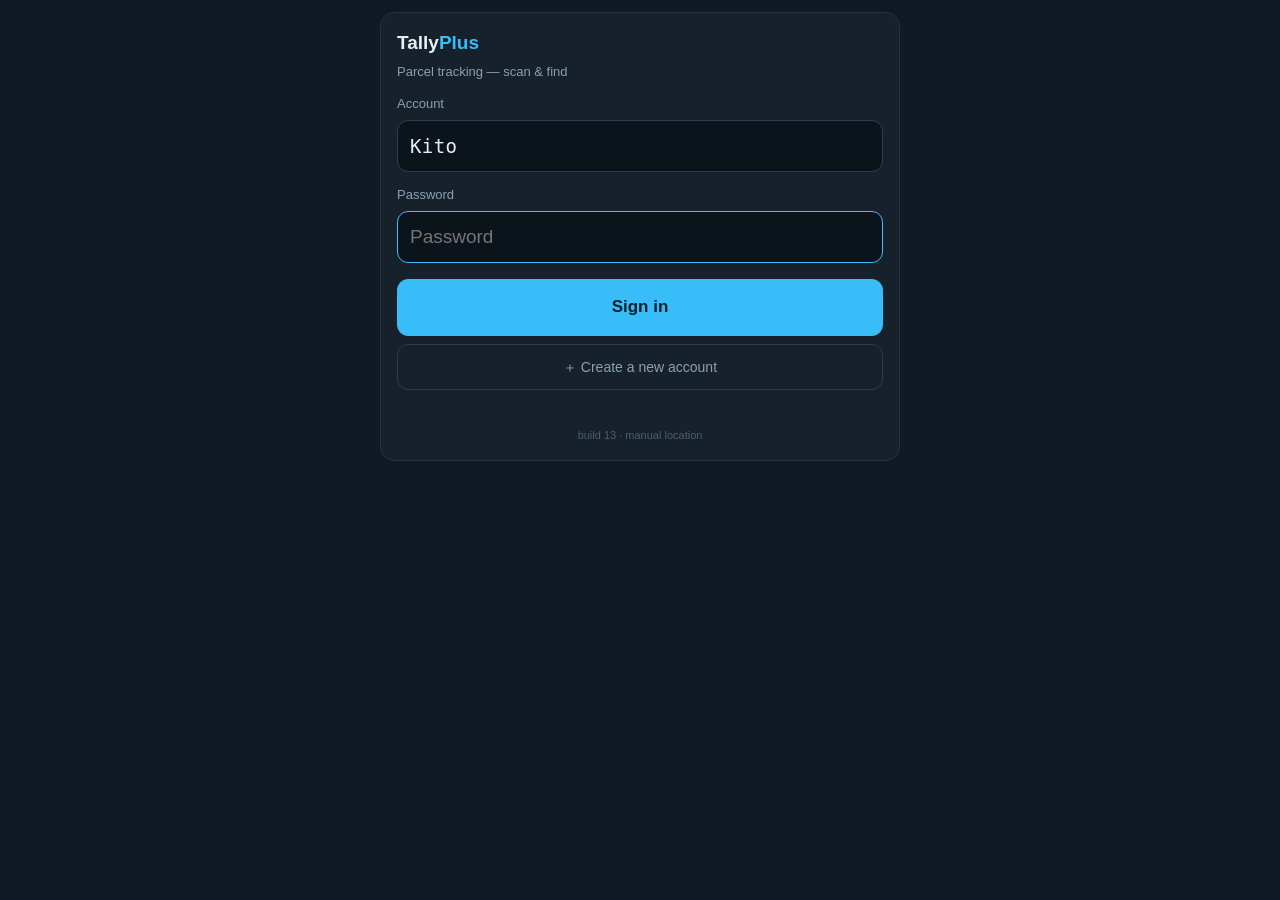
==== commit 1e3f9c2d: "chore(tallyplus): штамп версии на экране входа (build 13) Co-authored-by: arena-agent <297053741+are" ====
--- a/tallyplus/index.html
+++ b/tallyplus/index.html
@@ -2,9 +2,15 @@
 <html lang="en">
 <head>
 <meta charset="utf-8">
-<meta name="viewport" content="width=device-width,initial-scale=1">
+<meta name="viewport" content="width=device-width,initial-scale=1,viewport-fit=cover">
 <meta name="theme-color" content="#0f1a24">
 <meta name="robots" content="noindex,nofollow">
+<meta http-equiv="Cache-Control" content="no-cache, no-store, must-revalidate">
+<meta http-equiv="Pragma" content="no-cache">
+<meta http-equiv="Expires" content="0">
+<base target="_top">
+<link rel="icon" href="data:,">
+<link rel="manifest" href="data:,">
 <title>TallyPlus</title>
 <!--
   TallyPlus — parcel tracking for warehouse work.
@@ -117,6 +123,7 @@
   .kv:last-child{border-bottom:0}
   .kv span:first-child{color:#8ba0b3}
   .kv span:last-child{font-weight:600;word-break:break-all;text-align:right}
+  .row .acts .one{color:#7dd3fc;font-size:12px}
   .tabs{display:flex;gap:6px;margin:10px 0 12px}
   .tabs button{flex:1;padding:9px 4px;font-size:14px;background:#16202a;color:#9fb4c7}
   .tabs button.on{background:#38bdf8;border-color:#38bdf8;color:#07202d;font-weight:700}
@@ -124,6 +131,10 @@
   .locbox{display:flex;align-items:center;gap:6px;margin:8px 0}
   .locbox input{text-align:center;font-size:22px;padding:12px 6px;letter-spacing:.06em}
   .locsep{font-size:22px;color:#5f7488}
+  .locprefix{
+    flex:none;font-size:22px;font-weight:700;color:#7bd0ff;letter-spacing:.06em;
+    background:#0b1720;border:1px solid #25455b;border-radius:11px;padding:12px 14px
+  }
   .abc{display:grid;grid-template-columns:repeat(7,1fr);gap:5px;margin-top:10px}
   .abc button{padding:12px 0;font-size:16px;font-weight:700;background:#132430;border-color:#25455b;color:#8fd2ff}
   .abc button.on{background:#38bdf8;border-color:#38bdf8;color:#07202d}
@@ -155,21 +166,22 @@
   <button id="lg-go" class="big">Sign in</button>
   <button id="lg-new" class="ghostbtn">＋ Create a new account</button>
   <div id="lg-err" class="err"></div>
+  <div id="build" style="font-size:11px;color:#4b5f70;text-align:center;margin-top:10px">build 13 · manual location</div>
 </div>
 
 <!-- ---------- create account ---------- -->
 <div id="newacc" class="card hidden">
   <h1>New <span>account</span></h1>
-  <p style="color:#8ba0b3;font-size:13px;margin:6px 0 0">Needs the shared Tally password</p>
+  <p style="color:#8ba0b3;font-size:13px;margin:6px 0 0">Ask the admin for the access key</p>
 
   <label>Name</label>
-  <input id="na-name" type="text" placeholder="Maxym" autocomplete="off">
+  <input id="na-name" type="text" placeholder="" autocomplete="off" autocapitalize="off" spellcheck="false">
 
   <label>Password for this account</label>
   <input id="na-pass" type="password" placeholder="Any password" autocomplete="new-password">
 
-  <label>Tally password (required)</label>
-  <input id="na-master" type="password" placeholder="Tally" autocomplete="off">
+  <label>Access key (required)</label>
+  <input id="na-master" type="password" placeholder="" autocomplete="off">
 
   <button id="na-go" class="big">Create account</button>
   <button id="na-back" class="ghostbtn">← Back to sign in</button>
@@ -246,9 +258,10 @@
 
   /* пароль на создание аккаунта; хранится только хеш */
   var MASTER_SALT = 'tp-master';
-  var MASTER_HASH = '47ec4a56de11bb523276a05c913a67b4c45de5cb23de7e399242a5056ced9020'; // Tally2026
-
-  /* стартовый аккаунт админа; пароль 0506 */
+  /* только хеш: сам пароль в коде не хранится и нигде не выводится */
+  var MASTER_HASH = '25fbb424df342e263c9e07c97d3b80b63d1547156232d0ccc4ab3e19ec9966d6';
+
+  /* стартовый аккаунт админа (в коде только соль и хеш пароля) */
   var SEED = {
     login: 'Kito', salt: 'tp7f3a91',
     hash: '431452be51ff412a349a30576173cc936cb402f125f86ee13dcd67afa20bcb77'
@@ -376,8 +389,26 @@
     xhr('GET', ROOT, undefined, function (err, data) {
       if (err) { if (cb) cb(err); return; }
       var d = data && typeof data === 'object' ? data : {};
-      state.items = d.items && typeof d.items === 'object' ? d.items : {};
-      state.users = d.users && typeof d.users === 'object' ? d.users : {};
+
+      /* Слияние, а не замена: если сервер ответил неполно (обрыв, частичный
+         ответ), уже загруженные посылки и аккаунты не исчезают из памяти. */
+      var incomingItems = d.items && typeof d.items === 'object' ? d.items : null;
+      var incomingUsers = d.users && typeof d.users === 'object' ? d.users : null;
+
+      /* посылки: если сервер вернул объект — он и есть правда (удалённые уходят),
+         если вернул null (пусто/обрыв) — оставляем то, что уже показано. */
+      if (incomingItems) {
+        state.items = incomingItems;
+      } else if (!state.items) {
+        state.items = {};
+      }
+      /* аккаунты объединяем: так новый аккаунт не потеряется при неполном ответе */
+      if (incomingUsers) {
+        Object.keys(incomingUsers).forEach(function (k) {
+          state.users[k] = incomingUsers[k];
+        });
+      }
+      if (!state.users) state.users = {};
       if (!state.users[SEED.login.toLowerCase()] && !Object.keys(state.users).length) {
         /* первый запуск: создаём админа Kito */
         state.users[SEED.login.toLowerCase()] = {
@@ -530,81 +561,171 @@
     return any && ok;
   }
 
-  /* ==================== location picker ==================== */
-  /* Формат: <4 цифры 9001..9097>-<3 цифры 001..108><A..M>   напр. 9025-042C */
-  var loc = { zone: '', num: '', letter: '' };
-
-  function locValue() {
-    var z = String(loc.zone || '').replace(/\D/g, '').slice(0, 4);
-    var n = String(loc.num || '').replace(/\D/g, '').slice(0, 3);
-    if (!zoneOk(z) || !numOk(n)) return '';      // неполная или неверная — значения нет
-    return z + '-' + n + (loc.letter || '');
+  /* ==================== location picker ====================
+     Два способа ввода:
+       1) Manual  — полностью руками, любая строка (по умолчанию);
+       2) Pattern — шаблон 90** + 001–108 + буква A…M (9025-042C).
+     Оба возвращают одну строку через getValue(), проверка — через why(). */
+  var ZONE_PREFIX = '90';
+  var ABC = 'ABCDEFGHIJKLM';
+
+  function zoneFull(digits) {
+    var d = String(digits || '').replace(/\D/g, '').slice(0, 2);
+    return d.length === 2 ? ZONE_PREFIX + d : '';
   }
   function zoneOk(z) {
     var n = Number(z);
-    return z.length === 4 && n >= 9001 && n <= 9097;
+    return String(z || '').length === 4 && n >= 9001 && n <= 9097;
   }
   function numOk(n) {
     var v = Number(n);
-    return n.length === 3 && v >= 1 && v <= 108;
+    return String(n || '').length === 3 && v >= 1 && v <= 108;
+  }
+
+  /* чистим локацию от фигурных скобок и лишних пробелов — остальное оставляем как есть */
+  function cleanLoc(v) {
+    var out = String(v || '').replace(/[{}]/g, '');
+    out = out.replace(/\s+/g, ' ').trim();
+    return out.toUpperCase();
+  }
+
+  /* нормализация локации для сравнения дублей: без регистра, пробелов и дефисов */
+  function locKey(v) {
+    return String(v || '').toUpperCase().replace(/[^A-Z0-9]/g, '');
+  }
+
+  /* старый глобальный хелпер оставлен для совместимости/тестов */
+  var loc = { zone: '', num: '', letter: '' };
+  function locValue() {
+    var z = zoneFull(loc.zone);
+    var n = String(loc.num || '').replace(/\D/g, '').slice(0, 3);
+    if (!zoneOk(z) || !numOk(n)) return '';
+    return z + '-' + n + (loc.letter || '');
   }
 
   function locPicker(initialValue, onChange) {
-    /* разбираем готовое значение, если открываем «редактировать» */
-    var m = /^(\d{4})-(\d{3})([A-M])?$/.exec(String(initialValue || '').trim().toUpperCase());
-    loc = { zone: '', num: '', letter: '' };
-    if (m) { loc.zone = m[1]; loc.num = m[2]; loc.letter = m[3] || ''; }
+    var init = String(initialValue || '').trim();
+    var m = /^(\d{4})-(\d{3})([A-M])?$/.exec(init.toUpperCase());
+
+    var vm = {
+      mode: m ? 'pattern' : 'manual',      /* по умолчанию — ручной ввод */
+      manual: m ? '' : init,
+      zone: m ? m[1].slice(-2) : '',
+      num: m ? m[2] : '',
+      letter: m ? (m[3] || '') : ''
+    };
+    loc = { zone: vm.zone, num: vm.num, letter: vm.letter };
 
     var box = document.createElement('div');
 
+    /* ---- переключатель режимов: ручной — первый и основной ---- */
+    var tabs = document.createElement('div');
+    tabs.className = 'tabs';
+    var bManual = document.createElement('button');
+    bManual.type = 'button';
+    bManual.innerHTML = 'Manual <small>main</small>';
+    var bPat = document.createElement('button');
+    bPat.type = 'button';
+    bPat.textContent = ZONE_PREFIX + '** pattern';
+    tabs.appendChild(bManual);
+    tabs.appendChild(bPat);
+    box.appendChild(tabs);
+
+    /* ---- ручной ввод ---- */
+    var manBox = document.createElement('div');
+    var lMan = document.createElement('label');
+    lMan.textContent = 'Location (type or scan anything)';
+    var iMan = document.createElement('input');
+    iMan.type = 'text';
+    iMan.id = 'loc-manual';
+    iMan.className = 'mono';
+    iMan.setAttribute('autocomplete', 'off');
+    iMan.setAttribute('spellcheck', 'false');
+    iMan.value = vm.manual;
+    iMan.placeholder = 'any location';
+    manBox.appendChild(lMan);
+    manBox.appendChild(iMan);
+    box.appendChild(manBox);
+
+    /* ---- шаблон ---- */
+    var patBox = document.createElement('div');
     var row = document.createElement('div');
     row.className = 'locbox';
+    var prefix = document.createElement('div');
+    prefix.className = 'locprefix';
+    prefix.textContent = ZONE_PREFIX;
     var iZone = document.createElement('input');
     iZone.type = 'text'; iZone.id = 'loc-zone'; iZone.className = 'mono';
-    iZone.setAttribute('inputmode', 'numeric'); iZone.maxLength = 4;
-    iZone.value = loc.zone || '90';
-    iZone.placeholder = '90**';
+    iZone.setAttribute('inputmode', 'numeric'); iZone.maxLength = 2;
+    iZone.value = vm.zone;
+    iZone.placeholder = '27';
     var sep1 = document.createElement('span'); sep1.className = 'locsep'; sep1.textContent = '-';
     var iNum = document.createElement('input');
     iNum.type = 'text'; iNum.id = 'loc-num'; iNum.className = 'mono';
     iNum.setAttribute('inputmode', 'numeric'); iNum.maxLength = 3;
-    iNum.value = loc.num; iNum.placeholder = '001';
-    row.appendChild(iZone); row.appendChild(sep1); row.appendChild(iNum);
-    box.appendChild(row);
-
+    iNum.value = vm.num; iNum.placeholder = '001';
+    row.appendChild(prefix); row.appendChild(iZone); row.appendChild(sep1); row.appendChild(iNum);
+    patBox.appendChild(row);
     var abc = document.createElement('div');
     abc.className = 'abc';
-    box.appendChild(abc);
+    patBox.appendChild(abc);
+    box.appendChild(patBox);
 
     var prev = document.createElement('div');
     prev.className = 'locprev';
     prev.id = 'loc-prev';
     box.appendChild(prev);
 
+    function patValue() {
+      var z = zoneFull(vm.zone);
+      var n = String(vm.num || '').replace(/\D/g, '').slice(0, 3);
+      if (!zoneOk(z) || !numOk(n)) return '';
+      return z + '-' + n + (vm.letter || '');
+    }
+
+    function patWhy() {
+      var z = zoneFull(vm.zone);
+      var n = String(vm.num || '');
+      if (!vm.zone) return 'enter 2 digits after ' + ZONE_PREFIX + ' · e.g. 27 → 9027';
+      if (vm.zone.length < 2) return 'one more digit';
+      if (!zoneOk(z)) return 'zone ' + z + ' is outside 9001–9097';
+      if (!n) return 'now the number 001–108';
+      if (n.length < 3) return 'number needs 3 digits';
+      if (!numOk(n)) return 'number ' + n + ' is outside 001–108';
+      if (!vm.letter) return 'pick a letter A–M (or —)';
+      return '';
+    }
+
     function paint() {
-      var v = locValue();
-      var z = String(loc.zone || '');
-      var n = String(loc.num || '');
-      var bad = '';
-      if (z.length === 4 && !zoneOk(z)) bad = 'zone must be 9001–9097';
-      else if (n.length === 3 && !numOk(n)) bad = 'number must be 001–108';
-      else if (!zoneOk(z)) bad = 'zone 9001–9097';
-      else if (!numOk(n)) bad = 'number 001–108';
-      else if (!loc.letter) bad = 'pick a letter A–M (or —)';
-      prev.innerHTML = v
-        ? esc(v) + '<small>location</small>'
-        : '<span style="color:#ff8a80">' + esc(bad) + '</span><small>' + esc(z || '90**') + ' — ' + esc(n || '***') + '</small>';
+      var isMan = vm.mode === 'manual';
+      bManual.className = isMan ? 'on' : '';
+      bPat.className = isMan ? '' : 'on';
+      manBox.style.display = isMan ? '' : 'none';
+      patBox.style.display = isMan ? 'none' : '';
+      abc.style.display = isMan ? 'none' : '';
+
+      var v = isMan ? cleanLoc(vm.manual) : patValue();
+      var hint = isMan ? '' : patWhy();
+      if (v) {
+        prev.innerHTML = esc(v) + '<small>location</small>';
+      } else {
+        prev.innerHTML = '<span style="color:#ff8a80;font-size:15px">' +
+          esc(isMan ? 'type or scan the location' : hint) + '</span>' +
+          '<small>' + (isMan ? 'manual entry' : esc(zoneFull(vm.zone) || (ZONE_PREFIX + '**')) + ' — ' + esc(vm.num || '***')) + '</small>';
+      }
       if (onChange) onChange(v);
-      /* буквы показываем только когда есть полный номер */
+
+      /* буквы — только в шаблоне и только с валидным номером */
       abc.innerHTML = '';
-      if (!numOk(String(loc.num || ''))) return;
+      if (isMan || !numOk(String(vm.num || ''))) return;
       ABC.split('').forEach(function (ch) {
         var b = document.createElement('button');
         b.type = 'button';
         b.textContent = ch;
-        if (loc.letter === ch) b.className = 'on';
+        if (vm.letter === ch) b.className = 'on';
         b.addEventListener('click', function () {
-          loc.letter = loc.letter === ch ? '' : ch;
+          vm.letter = vm.letter === ch ? '' : ch;
+          loc.letter = vm.letter;
           paint();
         });
         abc.appendChild(b);
@@ -612,29 +733,42 @@
       var nb = document.createElement('button');
       nb.type = 'button';
       nb.textContent = '—';
-      nb.className = 'none' + (loc.letter === '' ? '' : '');
+      nb.className = 'none';
       nb.title = 'No letter';
-      nb.addEventListener('click', function () { loc.letter = ''; paint(); });
+      nb.addEventListener('click', function () { vm.letter = ''; loc.letter = ''; paint(); });
       abc.appendChild(nb);
     }
 
-    /* зона: 4 цифры, дальше прыжок на номер */
+    bManual.addEventListener('click', function () {
+      vm.mode = 'manual';
+      paint();
+      try { iMan.focus(); } catch (e) {}
+    });
+    bPat.addEventListener('click', function () {
+      vm.mode = 'pattern';
+      paint();
+      try { iZone.focus(); } catch (e) {}
+    });
+
+    iMan.addEventListener('input', function () { vm.manual = iMan.value; paint(); });
+
     iZone.addEventListener('input', function () {
-      var v = iZone.value.replace(/\D/g, '').slice(0, 4);
+      var v = iZone.value.replace(/\D/g, '').slice(0, 2);
       iZone.value = v;
+      vm.zone = v;
       loc.zone = v;
-      /* 4 цифры, но вне 9001–9097 — сразу подсвечиваем */
-      iZone.style.borderColor = (v.length === 4 && !zoneOk(v)) ? '#ef4444' : '';
-      if (zoneOk(v)) {
+      var full = zoneFull(v);
+      iZone.style.borderColor = (v.length === 2 && !zoneOk(full)) ? '#ef4444' : '';
+      if (v.length === 2 && zoneOk(full)) {
         iZone.style.borderColor = '';
         try { iNum.focus(); } catch (e) {}
       }
       paint();
     });
-    /* номер: 3 цифры, дальше показываем буквы и фокусируем первую */
     iNum.addEventListener('input', function () {
       var v = iNum.value.replace(/\D/g, '').slice(0, 3);
       iNum.value = v;
+      vm.num = v;
       loc.num = v;
       iNum.style.borderColor = (v.length === 3 && !numOk(v)) ? '#ef4444' : '';
       paint();
@@ -643,18 +777,35 @@
         if (first) { try { first.focus(); } catch (e) {} }
       }
     });
+
     /* Enter в любом поле — подтвердить */
     var onEnter = function (e) {
       if (e.keyCode !== 13 || !modalEl) return;
       e.preventDefault();
       var btn = modalEl.querySelector('.row2 .go');
-      if (btn && !btn.disabled) btn.click();
+      if (btn) btn.click();
     };
+    iMan.addEventListener('keydown', onEnter);
     iZone.addEventListener('keydown', onEnter);
     iNum.addEventListener('keydown', onEnter);
 
     paint();
-    return box;
+
+    return {
+      el: box,
+      getValue: function () {
+        return vm.mode === 'manual' ? cleanLoc(vm.manual) : patValue();
+      },
+      why: function () {
+        if (vm.mode === 'manual') {
+          return String(vm.manual || '').trim() ? '' : 'type or scan the location';
+        }
+        return patWhy();
+      },
+      focus: function () {
+        try { (vm.mode === 'manual' ? iMan : iZone).focus(); } catch (e) {}
+      }
+    };
   }
 
   /* ==================== render ==================== */
@@ -769,7 +920,14 @@
         del.className = 'del';
         del.textContent = '✕';
         del.addEventListener('click', function (e) { e.stopPropagation(); askDelete(it); });
+        var one = document.createElement('button');
+        one.type = 'button';
+        one.className = 'one';
+        one.textContent = '+1';
+        one.title = 'Add one more box to this parcel';
+        one.addEventListener('click', function (e) { e.stopPropagation(); askPlusOne(it); });
         acts.appendChild(chk);
+        acts.appendChild(one);
         acts.appendChild(edit);
         acts.appendChild(del);
       } else {
@@ -875,29 +1033,83 @@
 
   function editItem(it) {
     if (!canEdit(it)) return toast('You can only change your own parcels', 'bad');
+
+    var picker = locPicker(it.loc || '', function () {});
+    var body = document.createElement('div');
+
+    var lLoc = document.createElement('label');
+    lLoc.textContent = 'Location';
+    body.appendChild(lLoc);
+    body.appendChild(picker.el);
+
+    var lQty = document.createElement('label');
+    lQty.textContent = 'Quantity';
+    lQty.style.marginTop = '8px';
+    body.appendChild(lQty);
+    body.appendChild(qtyBox(Number(it.qty) || 1));
+
     modal({
       title: 'Edit parcel',
       sub: it.sku + ' · by ' + (it.by || '?'),
       cancelText: 'Cancel',
       okText: 'Save',
       okClass: 'go',
-      body: editBox(it, true),
+      body: body,
       onOk: function (close) {
         var n = Math.round(Number($('tp-qty-val').textContent) || 0);
         if (n < 1) { toast('Quantity must be at least 1', 'bad'); return; }
-        var newLoc = String($('ed-loc').value || '').trim().toUpperCase();
-        if (!/^\d{4}-\d{3}[A-M]?$/.test(newLoc)) { toast('Location must look like 9025-042C', 'bad'); return; }
-        saveItem({
-          id: it.id, sku: it.sku, loc: newLoc, qty: n, by: it.by,
-          added: it.added, checked: it.checked || 0
-        }, function (err) {
-          close();
-          if (err) return toast('Could not save — check connection', 'bad');
-          render();
-          var row = document.querySelector('.row[data-id="' + it.id + '"]');
-          if (row) row.className = 'row ' + (isOld(it) ? 'old' : 'fresh') + ' flash';
-          toast('Saved', 'good');
-        });
+        var newLoc = picker.getValue();
+        if (!newLoc) { toast(picker.why() || 'enter the location', 'bad'); picker.focus(); return; }
+
+        var commit = function (qs) {
+          saveItem({
+            id: it.id, sku: it.sku, loc: newLoc, qty: qs, by: it.by,
+            added: it.added, checked: it.checked || 0
+          }, function (err) {
+            close();
+            if (err) return toast('Could not save — check connection', 'bad');
+            render();
+            var row = document.querySelector('.row[data-id="' + it.id + '"]');
+            if (row) row.className = 'row ' + (isOld(it) ? 'old' : 'fresh') + ' flash';
+            toast('Saved', 'good');
+          });
+        };
+
+        close();
+        /* если после смены локации такая пара уже есть — предупреждаем */
+        var same = findSame(it.sku, newLoc);
+        if (same && same.id !== it.id) {
+          modal({
+            title: 'Same SKU on this location',
+            sub: 'You already have ' + it.sku + ' on ' + same.loc,
+            lines: [
+              ['Existing', (Number(same.qty) || 0) + ' box(es) by ' + (same.by || '?')],
+              ['This edit', n + ' box(es)']
+            ],
+            cancelText: 'Cancel',
+            okText: canEdit(same) ? 'Merge (+' + n + ')' : 'Save anyway',
+            okClass: 'go',
+            onOk: function (close2) {
+              close2();
+              if (canEdit(same)) {
+                saveItem({
+                  id: same.id, sku: same.sku, loc: same.loc,
+                  qty: (Number(same.qty) || 0) + n, by: same.by,
+                  added: same.added, checked: same.checked || 0
+                }, function () {
+                  removeItem(it.id, function () {
+                    render();
+                    toast('Merged into ' + same.loc, 'good');
+                  });
+                });
+              } else {
+                commit(n);
+              }
+            }
+          });
+          return;
+        }
+        commit(n);
       }
     });
   }
@@ -1097,32 +1309,19 @@
     return box;
   }
 
-  /* количество + поле локации для правки */
-  function editBox(it, withLoc) {
-    var box = document.createElement('div');
-    if (withLoc) {
-      var l = document.createElement('label');
-      l.textContent = 'Location';
-      var inp = document.createElement('input');
-      inp.type = 'text';
-      inp.id = 'ed-loc';
-      inp.className = 'mono';
-      inp.value = it.loc || '';
-      inp.setAttribute('autocomplete', 'off');
-      box.appendChild(l);
-      box.appendChild(inp);
-      var l2 = document.createElement('label');
-      l2.textContent = 'Quantity';
-      box.appendChild(l2);
-    }
-    box.appendChild(qtyBox(Number(it.qty) || 1));
-    return box;
-  }
-
   /* ==================== flow: SKU -> location -> qty ==================== */
   var flow = { sku: '', loc: '', qty: 1 };
 
-  function normSku(v) { return String(v || '').replace(/\s+/g, '').toUpperCase(); }
+  /* SKU: убираем фигурные и прочие скобки, пробелы и мусор — остаются буквы, цифры, - и _ */
+  function normSku(v) {
+    var out = String(v || '').toUpperCase();
+    try { out = out.replace(/[{}()\[\]<>«»"']/g, ''); } catch (e) { out = out.replace(/[{}]/g, ''); }
+    out = out.replace(/^\{+|\}+$/g, '');          /* скобки по краям, если остались */
+    out = out.replace(/[^A-Z0-9\u0400-\u04FF._-]/g, '');  /* всё лишнее, включая пробелы */
+    return out;
+  }
+  /* то же самое для показа на экране и сравнения дублей */
+  function skuText(v) { return normSku(v); }
 
   function startScan(sku) {
     flow = { sku: normSku(sku), loc: '', qty: 1 };
@@ -1131,32 +1330,106 @@
     stepLocation();
   }
 
+  /* ищем такую же пару SKU + локация (свою или чужую — правило одинаковое) */
+  function findSame(sku, location) {
+    var a = normSku(sku), b = locKey(location);
+    var found = null;
+    Object.keys(state.items).forEach(function (id) {
+      var it = state.items[id];
+      if (!it || !it.sku) return;
+      if (normSku(it.sku) === a && locKey(it.loc) === b) found = it;
+    });
+    return found;
+  }
+
+  /* «+1» прямо из строки списка — тот же смысл, что и в диалоге дубля */
+  function askPlusOne(it) {
+    if (!canEdit(it)) return toast('You can only change your own parcels', 'bad');
+    modal({
+      title: 'Add one box?',
+      sub: it.sku + ' · ' + (it.loc || '—'),
+      lines: [
+        ['Now', (Number(it.qty) || 0) + ' box(es)'],
+        ['After', ((Number(it.qty) || 0) + 1) + ' box(es)']
+      ],
+      cancelText: 'Cancel',
+      okText: '+1',
+      okClass: 'go',
+      onOk: function (close) {
+        var nextQty = (Number(it.qty) || 0) + 1;
+        saveItem({
+          id: it.id, sku: it.sku, loc: it.loc, qty: nextQty,
+          by: it.by, added: it.added, checked: it.checked || 0
+        }, function (err) {
+          close();
+          if (err) return toast('Could not save — check connection', 'bad');
+          render();
+          var row = document.querySelector('.row[data-id="' + it.id + '"]');
+          if (row) row.className = 'row ' + (isOld(it) ? 'old' : 'fresh') + ' flash';
+          toast('Now ' + nextQty + ' box(es)', 'good');
+        });
+      }
+    });
+  }
+
   function stepLocation() {
-    var picker = locPicker('', function (v) { flow.loc = v; });
+    var picker = locPicker('', function () {});
     modal({
       title: 'Scan the location',
-      sub: 'Parcel ' + flow.sku + ' · zone 9001–9097',
+      sub: 'Parcel ' + flow.sku + ' · Manual or 90** pattern',
       cancelText: 'Cancel',
       okText: 'Next',
       okClass: 'go',
-      body: picker,
+      body: picker.el,
       onOk: function (close) {
-        var v = locValue();
-        if (!/^\d{4}-\d{3}[A-M]$/.test(v)) {
-          var why = 'zone 9001–9097, number 001–108, letter A–M';
-          var z = String(loc.zone || '').replace(/\D/g, '');
-          var n = String(loc.num || '').replace(/\D/g, '');
-          if (z.length < 4) why = 'enter the zone, e.g. 9025';
-          else if (!zoneOk(z)) why = 'zone must be 9001–9097';
-          else if (n.length < 3) why = 'enter the number, e.g. 042';
-          else if (!numOk(n)) why = 'number must be 001–108';
-          else if (!loc.letter) why = 'pick a letter A–M (or —)';
-          toast(why, 'bad');
-          return;
-        }
+        var v = picker.getValue();
+        if (!v) { toast(picker.why() || 'enter the location', 'bad'); picker.focus(); return; }
         flow.loc = v;
         close();
+        /* та же локация + тот же SKU уже есть — спрашиваем, а не плодим блоки */
+        var same = findSame(flow.sku, v);
+        if (same) return askDuplicate(same);
         stepQty();
+      }
+    });
+    setTimeout(function () { picker.focus(); }, 90);
+  }
+
+  /* «вы уже вводили это» → +1 коробка в существующий блок */
+  function askDuplicate(same) {
+    var mine = canEdit(same);
+    var lines = [
+      ['SKU', same.sku],
+      ['Location', same.loc],
+      ['Already there', (Number(same.qty) || 0) + ' box(es)'],
+      ['Added by', same.by || '?']
+    ];
+    if (!mine) lines.push(['Rights', 'only ' + (same.by || '?') + ' can change it']);
+
+    modal({
+      title: 'Already in the list',
+      sub: 'This SKU is already on ' + same.loc,
+      lines: lines,
+      cancelText: 'Cancel',
+      okText: mine ? 'Yes, +1 box' : 'Close',
+      okClass: 'go',
+      onOk: function (close) {
+        if (!mine) { close(); return; }
+        var nextQty = (Number(same.qty) || 0) + 1;
+        saveItem({
+          id: same.id, sku: same.sku, loc: same.loc, qty: nextQty,
+          by: same.by, added: same.added, checked: same.checked || 0
+        }, function (err) {
+          close();
+          if (err) return toast('Could not save — check connection', 'bad');
+          render();
+          var row = document.querySelector('.row[data-id="' + same.id + '"]');
+          if (row) {
+            row.className = 'row ' + (isOld(same) ? 'old' : 'fresh') + ' flash';
+            try { row.scrollIntoView({ block: 'center' }); } catch (e) {}
+          }
+          toast('+1 box → ' + same.loc + ' (now ' + nextQty + ')', 'good');
+        });
       }
     });
   }
@@ -1308,7 +1581,7 @@
     $('na-err').textContent = '';
     if (!/^[A-Za-z0-9_.-]{2,20}$/.test(name)) { $('na-err').textContent = 'Name: letters, digits, . _ - (2–20)'; return; }
     if (!pass || pass.length < 4) { $('na-err').textContent = 'Password: at least 4 characters'; return; }
-    if (sha('tp-master$' + master) !== MASTER_HASH) { $('na-err').textContent = 'Wrong Tally password'; return; }
+    if (sha('tp-master$' + master) !== MASTER_HASH) { $('na-err').textContent = 'Wrong access key'; return; }
     $('na-go').disabled = true;
     xhr('GET', ROOT + '/users/' + name.toLowerCase(), undefined, function (err, exists) {
       $('na-go').disabled = false;
@@ -1419,16 +1692,10 @@
     setTimeout(function () { var el = $('tp-sku'); if (el) el.focus(); }, 80);
   });
 
+  /* кнопка только подсказывает: сами штрих-коды ловит глобальный bindScanner(),
+     иначе на одно сканирование открывалось бы два окна подряд */
   $('btn-scan').addEventListener('click', function () {
     toast('Ready — scan the parcel now');
-    var buf = '';
-    var h = function (e) {
-      if (e.keyCode === 13 && normSku(buf).length >= 3) {
-        document.removeEventListener('keydown', h, true);
-        startScan(buf);
-      } else if (e.keyCode >= 32) buf += String.fromCharCode(e.keyCode);
-    };
-    document.addEventListener('keydown', h, true);
   });
 
   $('q-clr').addEventListener('click', function () {
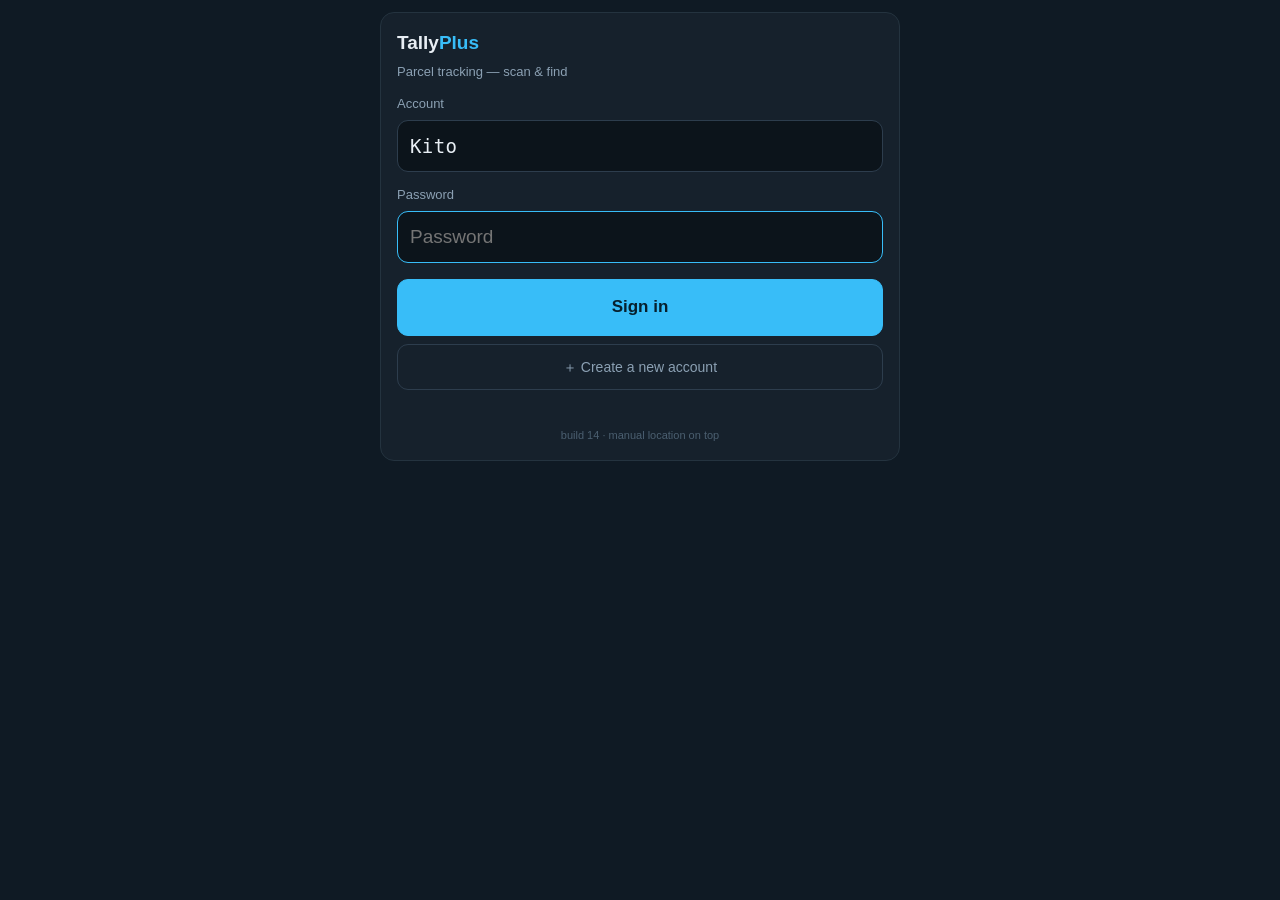
==== commit d9f9158d: "feat(tallyplus): ручной ввод локации — крупное поле первым сверху, шаблон вторым шагом - окно локаци" ====
--- a/tallyplus/index.html
+++ b/tallyplus/index.html
@@ -141,6 +141,16 @@
   .abc button.none{background:#241a1a;border-color:#4a2b2b;color:#ff9d95}
   .locprev{font-size:20px;font-weight:700;text-align:center;color:#38bdf8;margin:6px 0 0;letter-spacing:.04em}
   .locprev small{display:block;font-size:11px;color:#6b8296;letter-spacing:0;font-weight:400}
+  /* ---------- режимы ввода локации ---------- */
+  .modebox{background:#111c25;border:1px solid #20303d;border-radius:10px;padding:8px 9px 9px;margin:0 0 8px}
+  .modehead{font-size:12px;color:#7f97aa;margin-bottom:6px;letter-spacing:0}
+  .modehead b{display:inline-block;background:#38bdf8;color:#07202d;font-size:10px;
+    padding:1px 6px;border-radius:20px;margin-left:5px;vertical-align:1px}
+  .modehead small{display:block;font-size:11px;color:#5f7488;margin-top:2px}
+  .big-input{font-size:19px;padding:13px 11px;letter-spacing:.5px}
+  .patbtn{width:100%;text-align:left;padding:12px 11px;margin:0 0 8px;font-size:14px;line-height:1.3}
+  .patbtn small{display:block;font-size:11px;color:#6b8296;margin-top:3px;font-weight:400}
+  .patbtn.on{background:#152734;border-color:#38bdf8;color:#cfeeff}
   /* ---------- toast ---------- */
   .toast{position:fixed;left:50%;bottom:96px;transform:translateX(-50%);max-width:calc(100% - 24px);background:#22303c;border:1px solid #33475b;color:#e8eef4;padding:11px 15px;border-radius:11px;font-size:14px;z-index:90;box-shadow:0 6px 22px rgba(0,0,0,.45);text-align:center}
   .toast.bad{background:#2a1c1c;border-color:#5a3333;color:#ffc9c4}
@@ -166,7 +176,7 @@
   <button id="lg-go" class="big">Sign in</button>
   <button id="lg-new" class="ghostbtn">＋ Create a new account</button>
   <div id="lg-err" class="err"></div>
-  <div id="build" style="font-size:11px;color:#4b5f70;text-align:center;margin-top:10px">build 13 · manual location</div>
+  <div id="build" style="font-size:11px;color:#4b5f70;text-align:center;margin-top:10px">build 14 · manual location on top</div>
 </div>
 
 <!-- ---------- create account ---------- -->
@@ -618,37 +628,39 @@
 
     var box = document.createElement('div');
 
-    /* ---- переключатель режимов: ручной — первый и основной ---- */
-    var tabs = document.createElement('div');
-    tabs.className = 'tabs';
-    var bManual = document.createElement('button');
-    bManual.type = 'button';
-    bManual.innerHTML = 'Manual <small>main</small>';
-    var bPat = document.createElement('button');
-    bPat.type = 'button';
-    bPat.textContent = ZONE_PREFIX + '** pattern';
-    tabs.appendChild(bManual);
-    tabs.appendChild(bPat);
-    box.appendChild(tabs);
-
-    /* ---- ручной ввод ---- */
+    /* ================= 1. РУЧНОЙ ВВОД — основной, всегда сверху ================= */
     var manBox = document.createElement('div');
-    var lMan = document.createElement('label');
-    lMan.textContent = 'Location (type or scan anything)';
+    manBox.className = 'modebox';
+    var manHead = document.createElement('div');
+    manHead.className = 'modehead';
+    manHead.innerHTML = '1 · Type the location yourself <b>main</b>';
+    manBox.appendChild(manHead);
+
     var iMan = document.createElement('input');
     iMan.type = 'text';
     iMan.id = 'loc-manual';
-    iMan.className = 'mono';
+    iMan.className = 'mono big-input';
     iMan.setAttribute('autocomplete', 'off');
     iMan.setAttribute('spellcheck', 'false');
+    iMan.setAttribute('autocapitalize', 'characters');
     iMan.value = vm.manual;
-    iMan.placeholder = 'any location';
-    manBox.appendChild(lMan);
+    iMan.placeholder = 'type or scan: RACK-42, door 7 …';
     manBox.appendChild(iMan);
     box.appendChild(manBox);
 
-    /* ---- шаблон ---- */
+    /* кнопка раскрытия шаблона — визуально второй шаг */
+    var bPat = document.createElement('button');
+    bPat.type = 'button';
+    bPat.className = 'patbtn';
+    box.appendChild(bPat);
+
+    /* ================= 2. ШАБЛОН 90** — по кнопке ================= */
     var patBox = document.createElement('div');
+    patBox.className = 'modebox';
+    var patHead = document.createElement('div');
+    patHead.className = 'modehead';
+    patHead.innerHTML = '2 · ' + ZONE_PREFIX + '** pattern <small>e.g. 9025-042C</small>';
+    patBox.appendChild(patHead);
     var row = document.createElement('div');
     row.className = 'locbox';
     var prefix = document.createElement('div');
@@ -698,11 +710,12 @@
 
     function paint() {
       var isMan = vm.mode === 'manual';
-      bManual.className = isMan ? 'on' : '';
-      bPat.className = isMan ? '' : 'on';
-      manBox.style.display = isMan ? '' : 'none';
       patBox.style.display = isMan ? 'none' : '';
       abc.style.display = isMan ? 'none' : '';
+      bPat.className = 'patbtn' + (isMan ? '' : ' on');
+      bPat.innerHTML = isMan
+        ? 'Use the ' + ZONE_PREFIX + '** pattern instead <small>9001–9097 · 001–108 · A–M</small>'
+        : '← Back to typing the location yourself';
 
       var v = isMan ? cleanLoc(vm.manual) : patValue();
       var hint = isMan ? '' : patWhy();
@@ -739,15 +752,10 @@
       abc.appendChild(nb);
     }
 
-    bManual.addEventListener('click', function () {
-      vm.mode = 'manual';
+    bPat.addEventListener('click', function () {
+      vm.mode = vm.mode === 'manual' ? 'pattern' : 'manual';
       paint();
-      try { iMan.focus(); } catch (e) {}
-    });
-    bPat.addEventListener('click', function () {
-      vm.mode = 'pattern';
-      paint();
-      try { iZone.focus(); } catch (e) {}
+      try { (vm.mode === 'manual' ? iMan : iZone).focus(); } catch (e) {}
     });
 
     iMan.addEventListener('input', function () { vm.manual = iMan.value; paint(); });
@@ -1376,7 +1384,7 @@
     var picker = locPicker('', function () {});
     modal({
       title: 'Scan the location',
-      sub: 'Parcel ' + flow.sku + ' · Manual or 90** pattern',
+      sub: 'Parcel ' + flow.sku + ' · type it, or use the 90** pattern',
       cancelText: 'Cancel',
       okText: 'Next',
       okClass: 'go',
@@ -1392,7 +1400,7 @@
         stepQty();
       }
     });
-    setTimeout(function () { picker.focus(); }, 90);
+    setTimeout(function () { picker.focus(); }, 120);
   }
 
   /* «вы уже вводили это» → +1 коробка в существующий блок */
